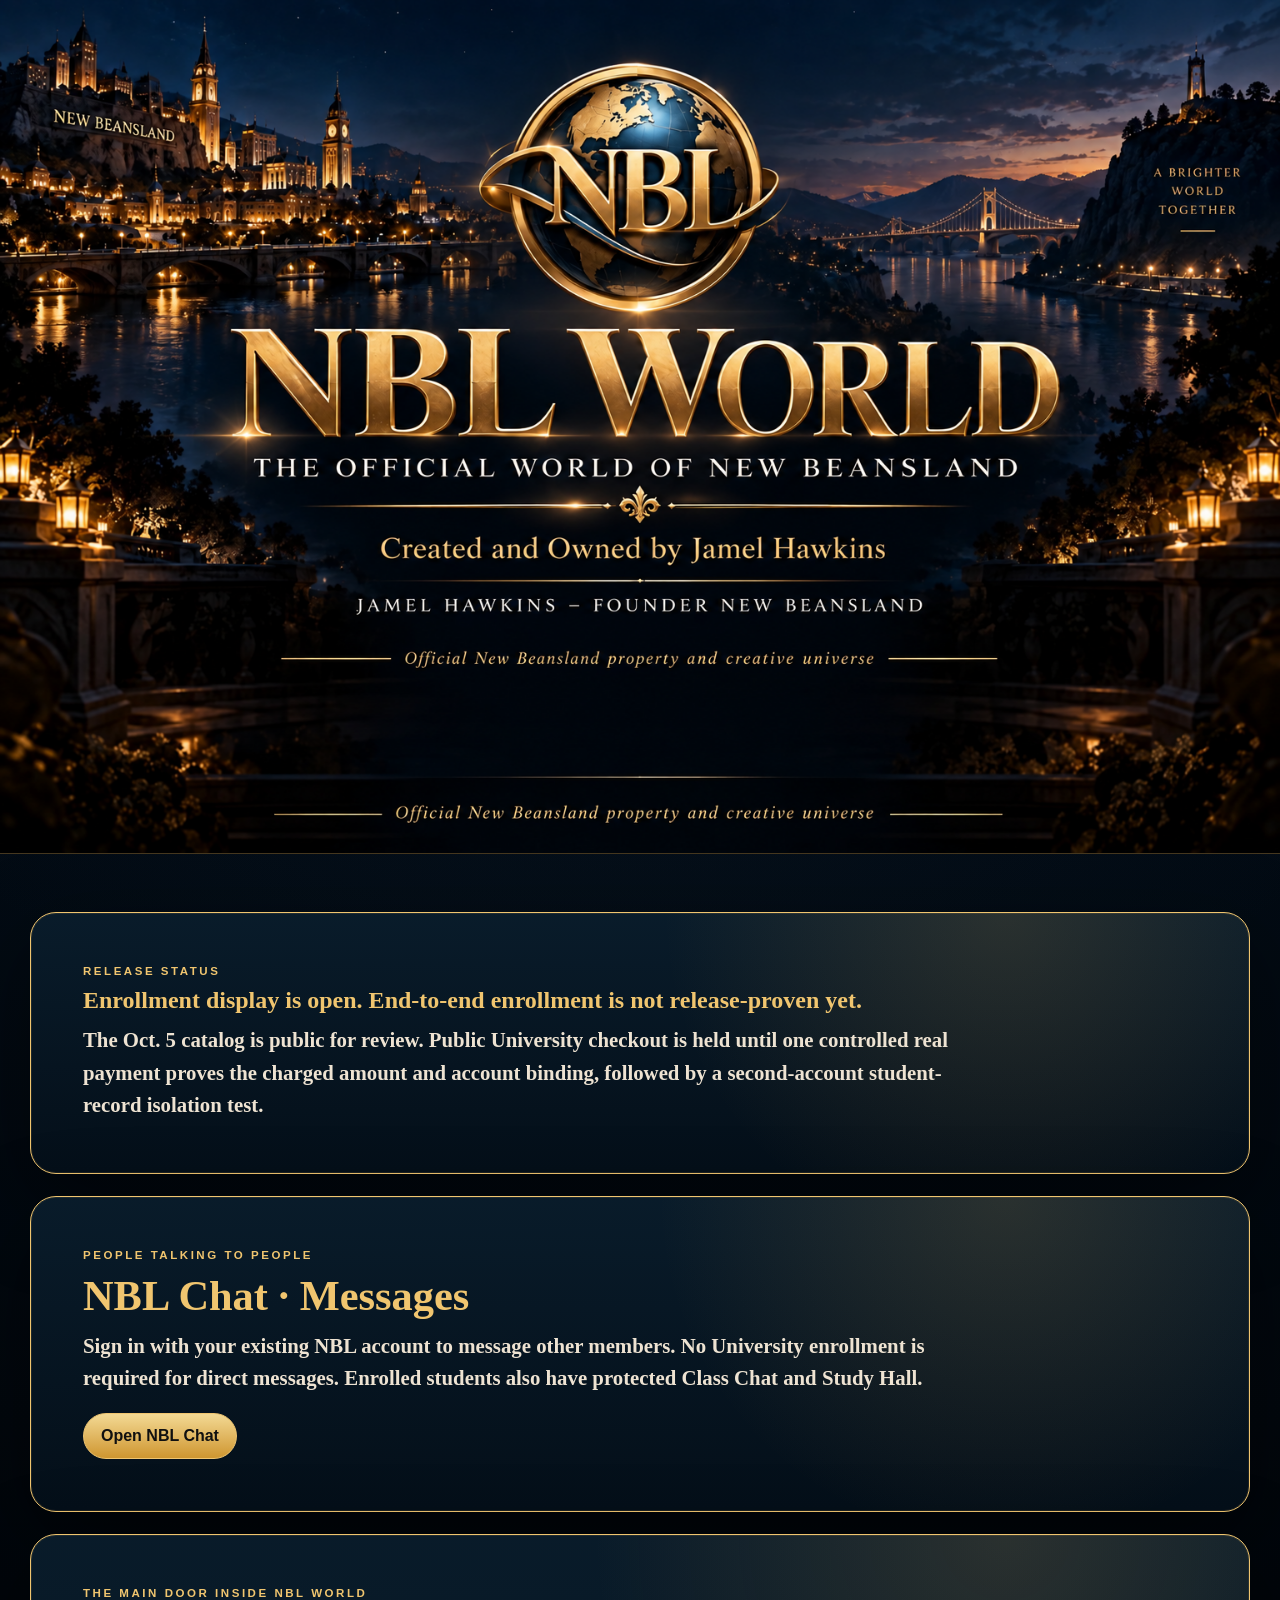
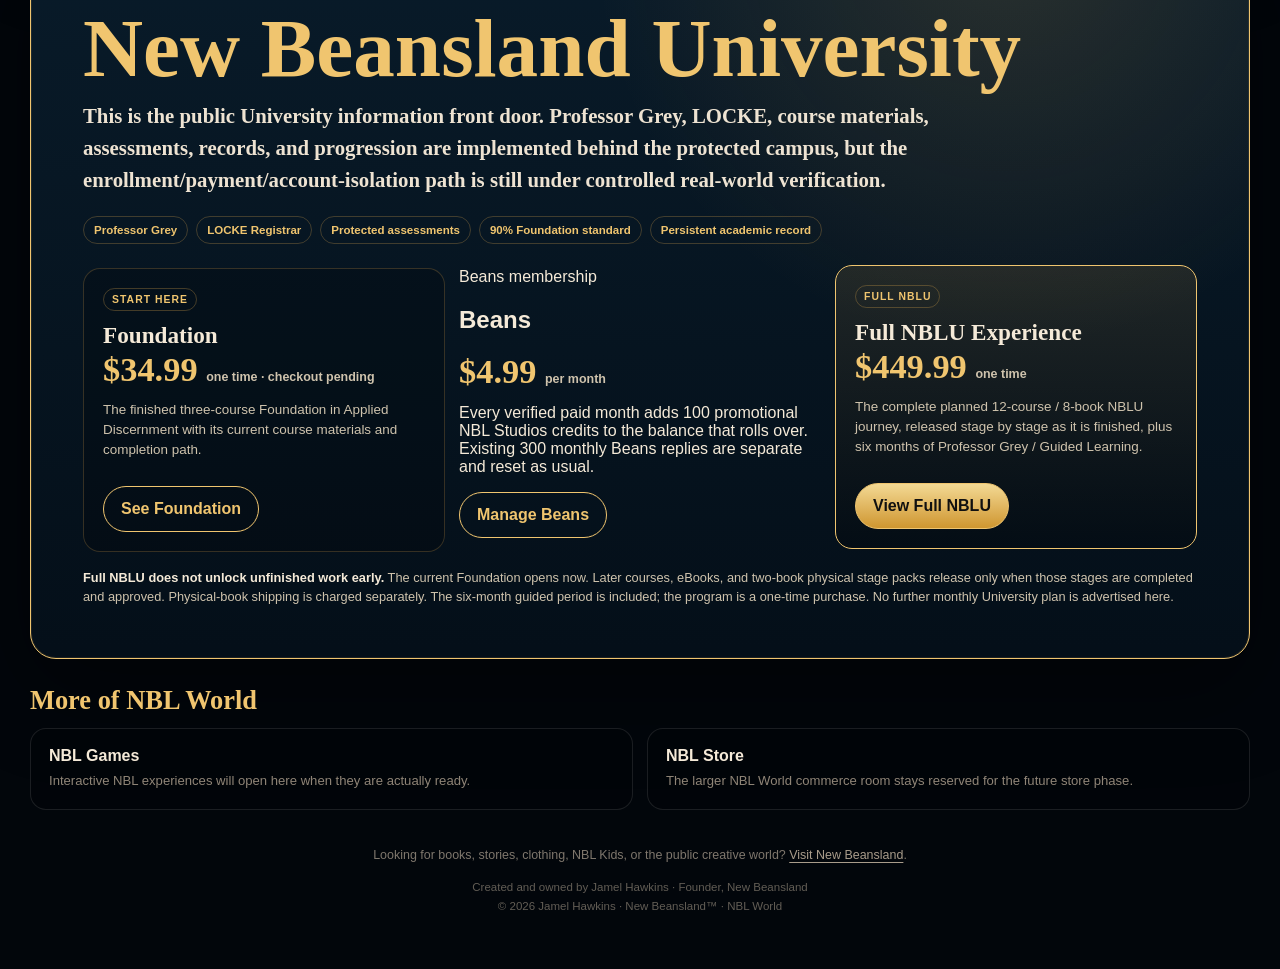
==== index.html @ 519cfbad "NBL World: display Founder's three-offer catalog with proper checkout hold" ====
<!doctype html>
<html lang="en">
<head>
  <meta charset="utf-8">
  <meta name="viewport" content="width=device-width,initial-scale=1,viewport-fit=cover">
  <title>NBL World | New Beansland University</title>
  <meta name="description" content="NBL World is the home of New Beansland University, Professor Grey, the student campus, and future interactive NBL experiences.">
  <meta name="robots" content="index,follow">
  <meta name="theme-color" content="#02060b">
  <link rel="canonical" href="https://nblworld.com/">
  <meta property="og:type" content="website">
  <meta property="og:title" content="NBL World | New Beansland University">
  <meta property="og:description" content="NBL World publishes current New Beansland University enrollment information while checkout and student-account isolation complete controlled release verification.">
  <meta property="og:url" content="https://nblworld.com/">
  <meta property="og:image" content="https://nblworld.com/NBL_WORLD.png">
  <meta name="twitter:card" content="summary_large_image">
  <style>
    :root{--night:#02060b;--navy:#071421;--gold:#d6a14b;--gold2:#f0c56f;--cream:#f5ead8;--soft:#cfc3ad;--line:rgba(214,161,75,.36);--green:#84c59a}
    *{box-sizing:border-box}html,body{margin:0;min-height:100%;background:var(--night);color:var(--cream)}body{font-family:Arial,Helvetica,sans-serif;background:radial-gradient(circle at 50% 0,rgba(42,78,111,.26),transparent 42%),linear-gradient(180deg,#03101d,#02060b 62%)}
    .world-hero{width:100%;background:#02060b;border-bottom:1px solid rgba(214,161,75,.32)}.world-hero img{display:block;width:100%;height:auto}
    main{width:min(1220px,calc(100% - 24px));margin:0 auto;padding:clamp(22px,5vw,58px) 0 54px}.eyebrow{margin:0;color:var(--gold2);font-size:.72rem;font-weight:900;letter-spacing:.22em;text-transform:uppercase}
    .university-feature{padding:clamp(24px,5vw,52px);border:1px solid var(--gold2);border-radius:26px;background:radial-gradient(circle at 80% 0,rgba(214,161,75,.16),transparent 34%),linear-gradient(180deg,rgba(9,28,43,.97),rgba(4,15,25,.99));box-shadow:0 30px 90px rgba(0,0,0,.44),inset 0 0 0 1px rgba(240,197,111,.10)}
    .university-feature h1{margin:10px 0 12px;color:var(--gold2);font:700 clamp(2.5rem,7vw,5.2rem)/.95 Georgia,"Times New Roman",serif}.university-feature .lead{max-width:890px;margin:0;color:#eee3d2;font:700 clamp(1rem,2.2vw,1.3rem)/1.55 Georgia,"Times New Roman",serif}
    .proof{display:flex;flex-wrap:wrap;gap:8px;margin:20px 0}.proof span{padding:7px 10px;border:1px solid rgba(214,161,75,.28);border-radius:999px;color:var(--gold2);font-size:.72rem;font-weight:900}
    .plans{display:grid;grid-template-columns:repeat(3,minmax(0,1fr));gap:14px;margin-top:24px}.plan{display:flex;flex-direction:column;padding:19px;border:1px solid rgba(214,161,75,.24);border-radius:17px;background:rgba(0,0,0,.20)}.plan.featured{border-color:var(--gold2);background:linear-gradient(180deg,rgba(214,161,75,.12),rgba(0,0,0,.24));transform:translateY(-3px)}
    .plan .tag{width:max-content;padding:5px 8px;border:1px solid rgba(214,161,75,.3);border-radius:999px;color:var(--gold2);font-size:.65rem;font-weight:900;letter-spacing:.1em;text-transform:uppercase}.plan h2{margin:12px 0 4px;color:var(--cream);font:700 1.45rem/1.08 Georgia,serif}.price{color:var(--gold2);font:800 2.15rem/1 Georgia,serif}.price small{font:700 .78rem/1 Arial,sans-serif;color:var(--soft)}.plan p{color:var(--soft);line-height:1.5;font-size:.84rem}.plan .action{margin-top:auto;padding-top:12px}
    .btn{display:inline-flex;min-height:46px;align-items:center;justify-content:center;padding:11px 17px;border:1px solid var(--gold2);border-radius:999px;color:var(--gold2);font-weight:900;text-decoration:none}.btn.primary{color:#101010;background:linear-gradient(180deg,#f3d994,#cf9630)}
    .full-note{margin:16px 0 0;color:var(--soft);font-size:.8rem;line-height:1.5}.full-note strong{color:var(--cream)}
    .future{margin-top:26px}.future h2{margin:0 0 12px;color:var(--gold2);font:700 1.65rem Georgia,serif}.world-grid{display:grid;grid-template-columns:repeat(2,minmax(0,1fr));gap:14px}.door{padding:18px;border:1px solid rgba(255,255,255,.10);border-radius:16px;background:rgba(0,0,0,.18)}.door strong{color:var(--cream)}.door p{margin:6px 0 0;color:#8f8577;font-size:.82rem;line-height:1.5}
    .quiet-link{margin:38px auto 0;text-align:center;font-size:.78rem;color:#7f776d}.quiet-link a{color:#a99c8b;text-underline-offset:3px}.owner{margin:16px auto 0;text-align:center;color:#625d55;font-size:.72rem;line-height:1.6}
    @media(max-width:850px){.plans{grid-template-columns:1fr}.plan.featured{transform:none}.world-grid{grid-template-columns:1fr}}@media(max-width:620px){main{width:min(100% - 14px,1220px)}.university-feature{padding:22px 16px}.btn{width:100%}}
  </style>
</head>
<body>
<header class="world-hero" aria-label="NBL World"><img src="/NBL_WORLD.png" alt="NBL World — the official world of New Beansland"></header>

<main><section class="university-feature" aria-label="University release status"><p class="eyebrow">Release status</p><h2 style="margin:10px 0;color:var(--gold2);font-family:Georgia,serif">Enrollment display is open. End-to-end enrollment is not release-proven yet.</h2><p class="lead">The Oct. 5 catalog is public for review. Public University checkout is held until one controlled real payment proves the charged amount and account binding, followed by a second-account student-record isolation test.</p></section>
  <section class="university-feature" aria-labelledby="chat-title" style="margin:22px 0">
    <p class="eyebrow">People talking to people</p>
    <h2 id="chat-title" style="color:var(--gold2);font:700 clamp(1.65rem,4vw,2.65rem) Georgia,serif;margin:10px 0">NBL Chat · Messages</h2>
    <p class="lead">Sign in with your existing NBL account to message other members. No University enrollment is required for direct messages. Enrolled students also have protected Class Chat and Study Hall.</p>
    <p style="margin:18px 0 0"><a class="btn primary" href="/chat.html">Open NBL Chat</a></p>
  </section>

  <section class="university-feature" aria-labelledby="nblu-title">
    <p class="eyebrow">The main door inside NBL World</p>
    <h1 id="nblu-title">New Beansland University</h1>
    <p class="lead">This is the public University information front door. Professor Grey, LOCKE, course materials, assessments, records, and progression are implemented behind the protected campus, but the enrollment/payment/account-isolation path is still under controlled real-world verification.</p>
    <div class="proof"><span>Professor Grey</span><span>LOCKE Registrar</span><span>Protected assessments</span><span>90% Foundation standard</span><span>Persistent academic record</span></div>

    <div class="plans" aria-label="NBL University enrollment options">
      <article class="plan">
        <span class="tag">Start here</span>
        <h2>Foundation</h2>
        <div class="price">$34.99 <small>one time · checkout pending</small></div>
        <p>The finished three-course Foundation in Applied Discernment with its current course materials and completion path.</p>
        <div class="action"><a class="btn" href="/university.html#enroll">See Foundation</a></div>
      </article>

      <article class="offer">
        <span class="tag">Beans membership</span>
        <h2>Beans</h2>
        <div class="price">$4.99 <small>per month</small></div>
        <p>Every verified paid month adds 100 promotional NBL Studios credits to the balance that rolls over. Existing 300 monthly Beans replies are separate and reset as usual.</p>
        <div class="action"><a class="btn" href="https://newbeansland.org/account.html">Manage Beans</a></div>
      </article>

      <article class="plan featured">
        <span class="tag">Full NBLU</span>
        <h2>Full NBLU Experience</h2>
        <div class="price">$449.99 <small>one time</small></div>
        <p>The complete planned 12-course / 8-book NBLU journey, released stage by stage as it is finished, plus six months of Professor Grey / Guided Learning.</p>
        <div class="action"><a class="btn primary" href="/university.html#enroll">View Full NBLU</a></div>
      </article>
    </div>

    <p class="full-note"><strong>Full NBLU does not unlock unfinished work early.</strong> The current Foundation opens now. Later courses, eBooks, and two-book physical stage packs release only when those stages are completed and approved. Physical-book shipping is charged separately. The six-month guided period is included; the program is a one-time purchase. No further monthly University plan is advertised here.</p>
  </section>

  <section class="future" aria-labelledby="future-title">
    <h2 id="future-title">More of NBL World</h2>
    <div class="world-grid">
      <article class="door"><strong>NBL Games</strong><p>Interactive NBL experiences will open here when they are actually ready.</p></article>
      <article class="door"><strong>NBL Store</strong><p>The larger NBL World commerce room stays reserved for the future store phase.</p></article>
    </div>
  </section>

  <p class="quiet-link">Looking for books, stories, clothing, NBL Kids, or the public creative world? <a href="https://newbeansland.org/">Visit New Beansland</a>.</p>
  <p class="owner">Created and owned by Jamel Hawkins · Founder, New Beansland<br>© 2026 Jamel Hawkins · New Beansland™ · NBL World</p>
</main>
</body>
</html>
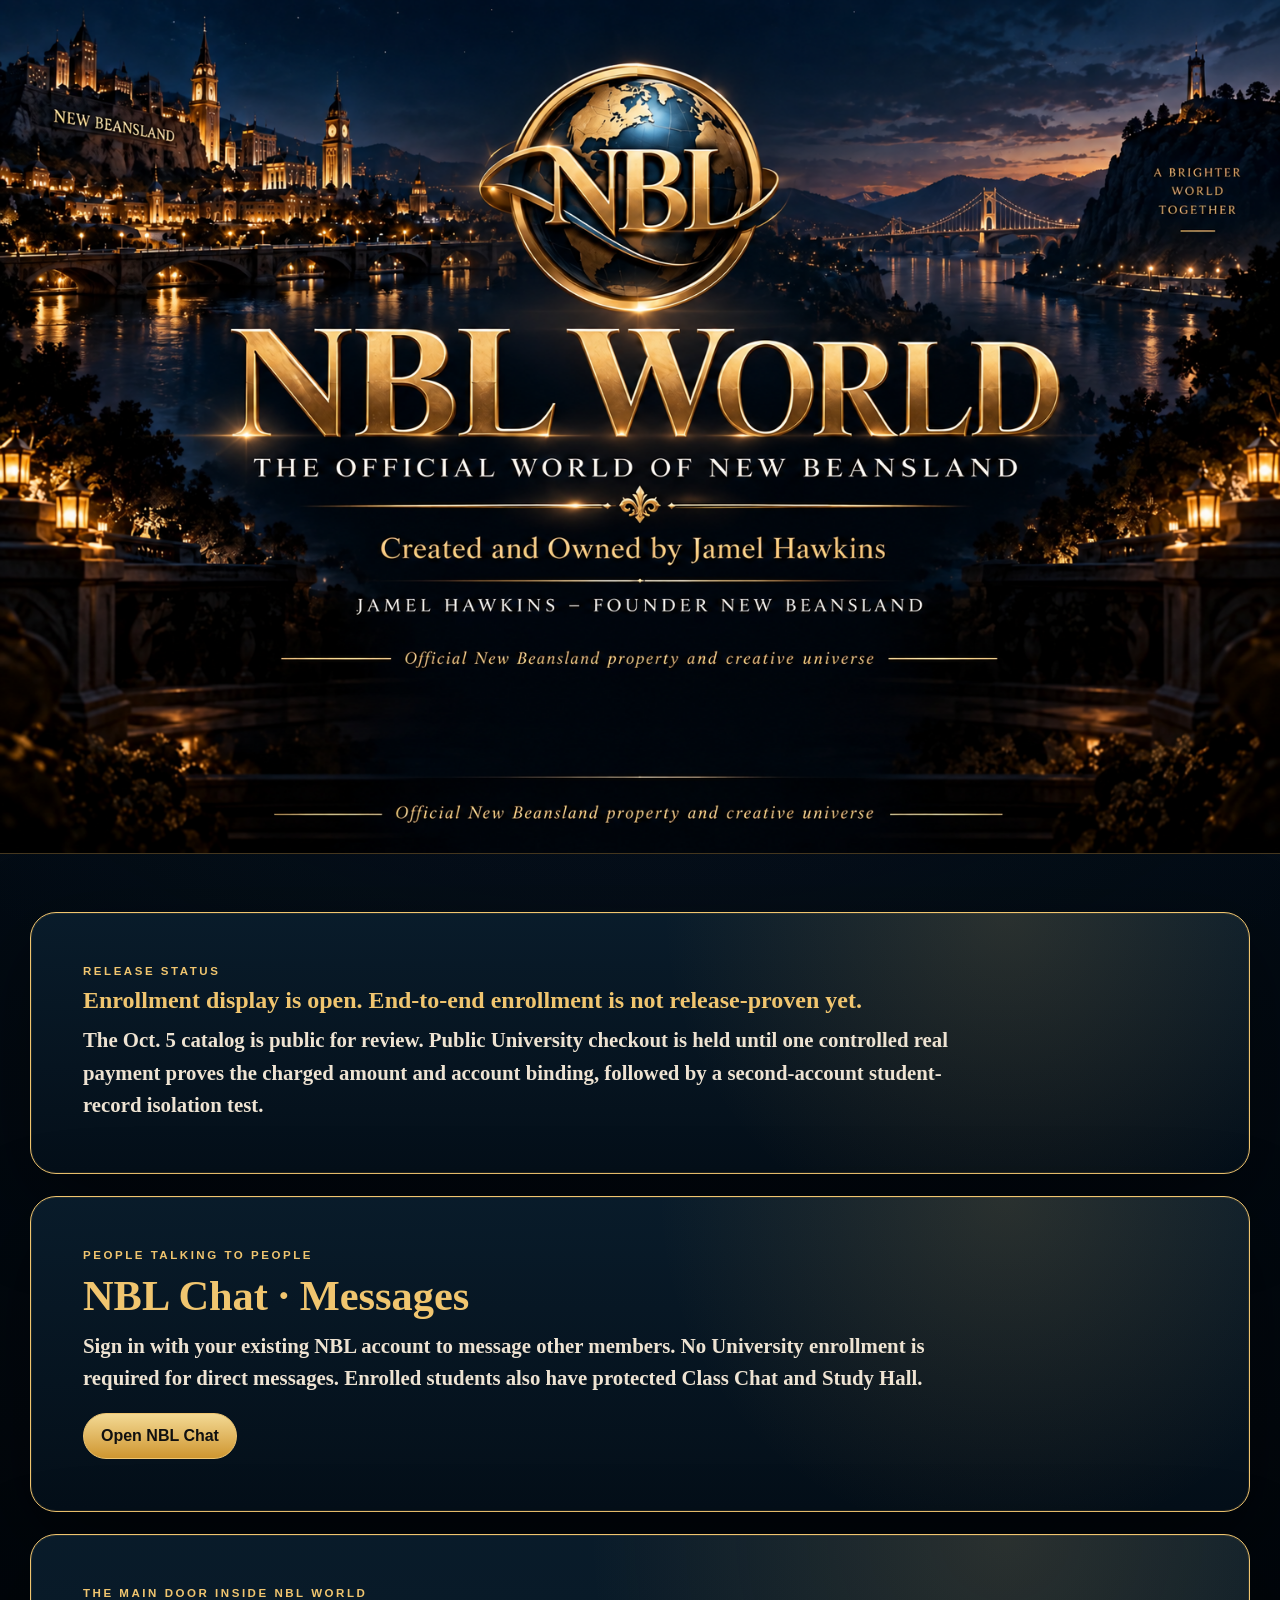
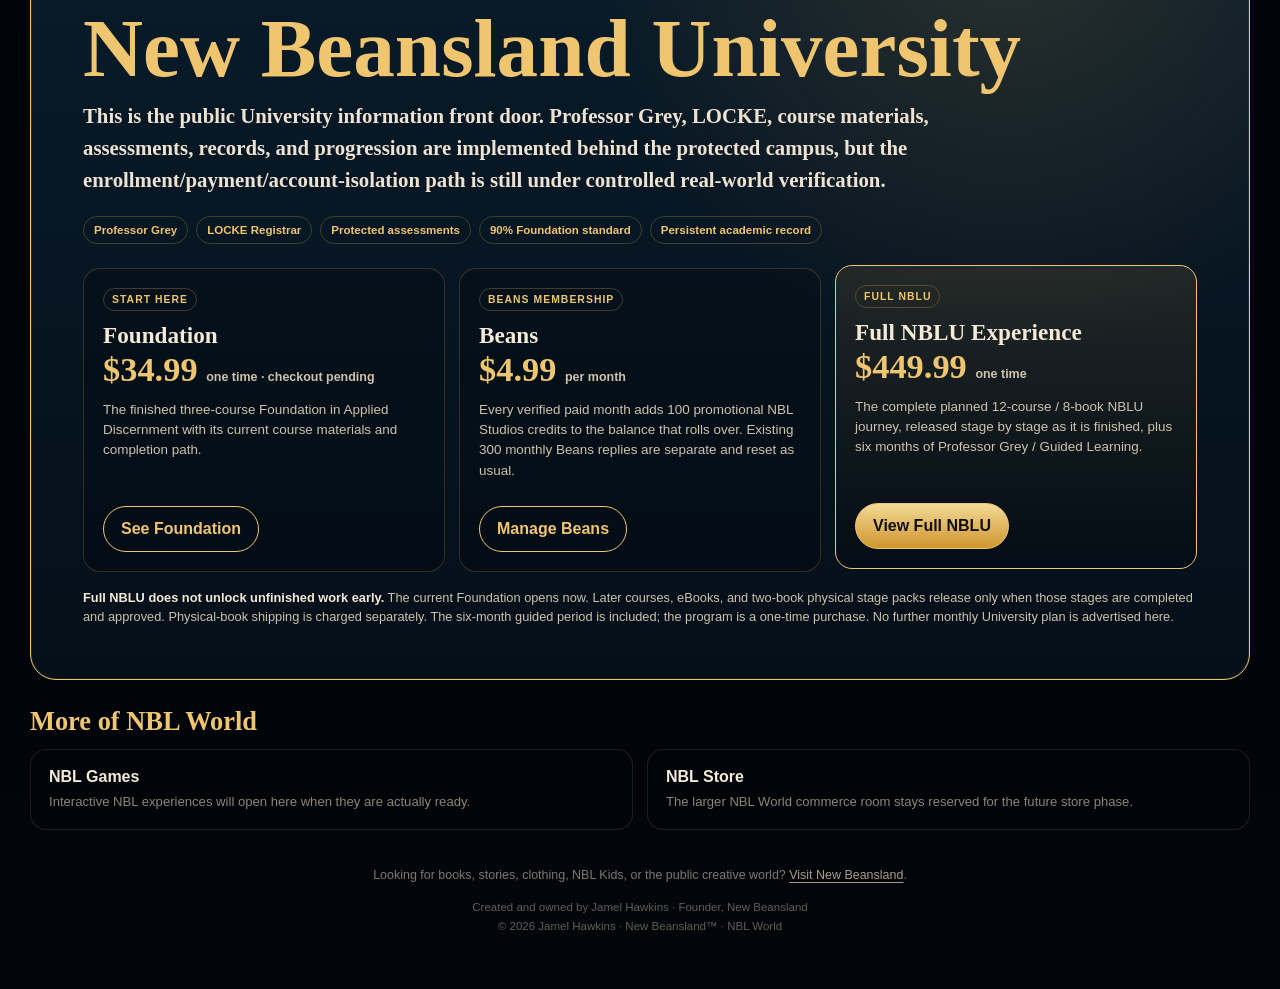
==== commit 3427c24c: "NBL World: require exactly the new three public offer prices and keep checkout held" ====
--- a/index.html
+++ b/index.html
@@ -57,7 +57,7 @@
         <div class="action"><a class="btn" href="/university.html#enroll">See Foundation</a></div>
       </article>
 
-      <article class="offer">
+      <article class="plan">
         <span class="tag">Beans membership</span>
         <h2>Beans</h2>
         <div class="price">$4.99 <small>per month</small></div>
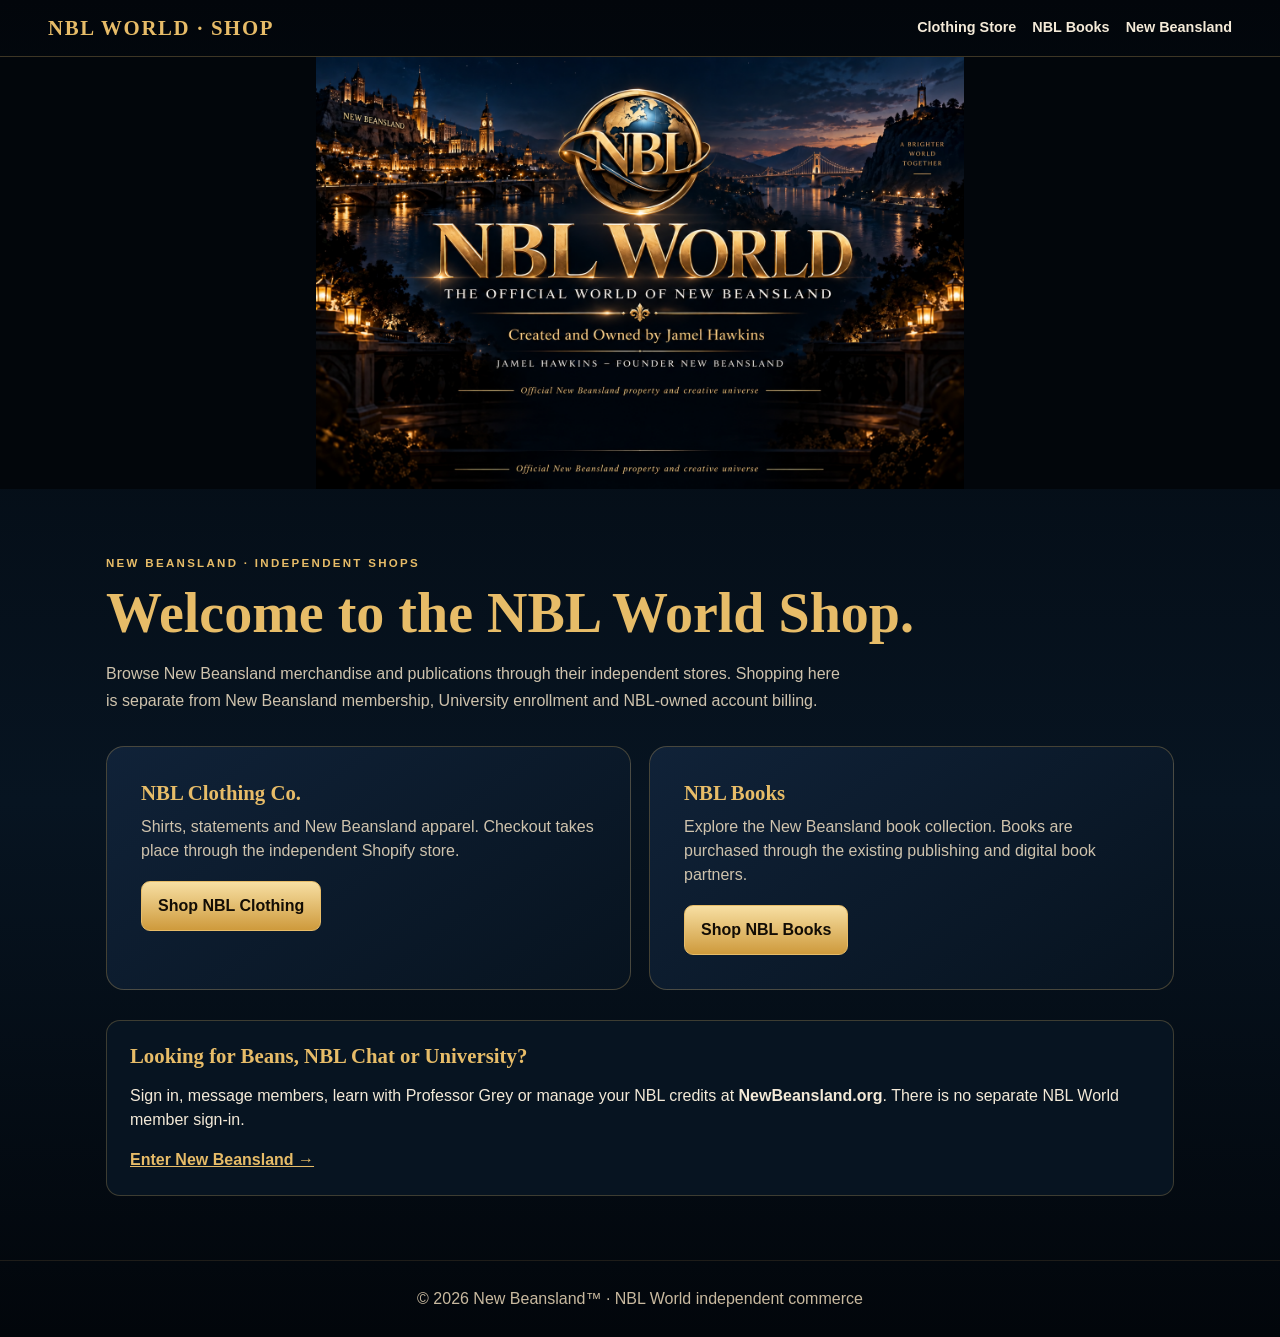
==== commit 1b37c9c6: "Replace .com authenticated University home with NBL commercial shop front" ====
--- a/index.html
+++ b/index.html
@@ -3,90 +3,48 @@
 <head>
   <meta charset="utf-8">
   <meta name="viewport" content="width=device-width,initial-scale=1,viewport-fit=cover">
-  <title>NBL World | New Beansland University</title>
-  <meta name="description" content="NBL World is the home of New Beansland University, Professor Grey, the student campus, and future interactive NBL experiences.">
-  <meta name="robots" content="index,follow">
   <meta name="theme-color" content="#02060b">
+  <title>NBL World Shop | New Beansland</title>
+  <meta name="description" content="Explore New Beansland clothing, books and independent NBL merchandise stores. Accounts, Beans and University live at NewBeansland.org.">
   <link rel="canonical" href="https://nblworld.com/">
-  <meta property="og:type" content="website">
-  <meta property="og:title" content="NBL World | New Beansland University">
-  <meta property="og:description" content="NBL World publishes current New Beansland University enrollment information while checkout and student-account isolation complete controlled release verification.">
-  <meta property="og:url" content="https://nblworld.com/">
+  <meta property="og:title" content="NBL World Shop | New Beansland">
   <meta property="og:image" content="https://nblworld.com/NBL_WORLD.png">
-  <meta name="twitter:card" content="summary_large_image">
   <style>
-    :root{--night:#02060b;--navy:#071421;--gold:#d6a14b;--gold2:#f0c56f;--cream:#f5ead8;--soft:#cfc3ad;--line:rgba(214,161,75,.36);--green:#84c59a}
-    *{box-sizing:border-box}html,body{margin:0;min-height:100%;background:var(--night);color:var(--cream)}body{font-family:Arial,Helvetica,sans-serif;background:radial-gradient(circle at 50% 0,rgba(42,78,111,.26),transparent 42%),linear-gradient(180deg,#03101d,#02060b 62%)}
-    .world-hero{width:100%;background:#02060b;border-bottom:1px solid rgba(214,161,75,.32)}.world-hero img{display:block;width:100%;height:auto}
-    main{width:min(1220px,calc(100% - 24px));margin:0 auto;padding:clamp(22px,5vw,58px) 0 54px}.eyebrow{margin:0;color:var(--gold2);font-size:.72rem;font-weight:900;letter-spacing:.22em;text-transform:uppercase}
-    .university-feature{padding:clamp(24px,5vw,52px);border:1px solid var(--gold2);border-radius:26px;background:radial-gradient(circle at 80% 0,rgba(214,161,75,.16),transparent 34%),linear-gradient(180deg,rgba(9,28,43,.97),rgba(4,15,25,.99));box-shadow:0 30px 90px rgba(0,0,0,.44),inset 0 0 0 1px rgba(240,197,111,.10)}
-    .university-feature h1{margin:10px 0 12px;color:var(--gold2);font:700 clamp(2.5rem,7vw,5.2rem)/.95 Georgia,"Times New Roman",serif}.university-feature .lead{max-width:890px;margin:0;color:#eee3d2;font:700 clamp(1rem,2.2vw,1.3rem)/1.55 Georgia,"Times New Roman",serif}
-    .proof{display:flex;flex-wrap:wrap;gap:8px;margin:20px 0}.proof span{padding:7px 10px;border:1px solid rgba(214,161,75,.28);border-radius:999px;color:var(--gold2);font-size:.72rem;font-weight:900}
-    .plans{display:grid;grid-template-columns:repeat(3,minmax(0,1fr));gap:14px;margin-top:24px}.plan{display:flex;flex-direction:column;padding:19px;border:1px solid rgba(214,161,75,.24);border-radius:17px;background:rgba(0,0,0,.20)}.plan.featured{border-color:var(--gold2);background:linear-gradient(180deg,rgba(214,161,75,.12),rgba(0,0,0,.24));transform:translateY(-3px)}
-    .plan .tag{width:max-content;padding:5px 8px;border:1px solid rgba(214,161,75,.3);border-radius:999px;color:var(--gold2);font-size:.65rem;font-weight:900;letter-spacing:.1em;text-transform:uppercase}.plan h2{margin:12px 0 4px;color:var(--cream);font:700 1.45rem/1.08 Georgia,serif}.price{color:var(--gold2);font:800 2.15rem/1 Georgia,serif}.price small{font:700 .78rem/1 Arial,sans-serif;color:var(--soft)}.plan p{color:var(--soft);line-height:1.5;font-size:.84rem}.plan .action{margin-top:auto;padding-top:12px}
-    .btn{display:inline-flex;min-height:46px;align-items:center;justify-content:center;padding:11px 17px;border:1px solid var(--gold2);border-radius:999px;color:var(--gold2);font-weight:900;text-decoration:none}.btn.primary{color:#101010;background:linear-gradient(180deg,#f3d994,#cf9630)}
-    .full-note{margin:16px 0 0;color:var(--soft);font-size:.8rem;line-height:1.5}.full-note strong{color:var(--cream)}
-    .future{margin-top:26px}.future h2{margin:0 0 12px;color:var(--gold2);font:700 1.65rem Georgia,serif}.world-grid{display:grid;grid-template-columns:repeat(2,minmax(0,1fr));gap:14px}.door{padding:18px;border:1px solid rgba(255,255,255,.10);border-radius:16px;background:rgba(0,0,0,.18)}.door strong{color:var(--cream)}.door p{margin:6px 0 0;color:#8f8577;font-size:.82rem;line-height:1.5}
-    .quiet-link{margin:38px auto 0;text-align:center;font-size:.78rem;color:#7f776d}.quiet-link a{color:#a99c8b;text-underline-offset:3px}.owner{margin:16px auto 0;text-align:center;color:#625d55;font-size:.72rem;line-height:1.6}
-    @media(max-width:850px){.plans{grid-template-columns:1fr}.plan.featured{transform:none}.world-grid{grid-template-columns:1fr}}@media(max-width:620px){main{width:min(100% - 14px,1220px)}.university-feature{padding:22px 16px}.btn{width:100%}}
+    :root{--night:#02060b;--gold:#e7bc68;--cream:#f4ead8;--soft:#cfc3ad}
+    *{box-sizing:border-box}html{background:var(--night);color-scheme:dark}
+    body{margin:0;min-height:100vh;background:linear-gradient(180deg,#02060b,#071421 60%,#02060b);color:var(--cream);font:16px/1.5 Arial,Helvetica,sans-serif}
+    a{color:inherit}a:focus-visible{outline:3px solid var(--gold);outline-offset:4px}
+    header{padding:16px clamp(16px,4vw,48px);border-bottom:1px solid #ad8c5559;display:flex;align-items:center;justify-content:space-between;gap:16px;flex-wrap:wrap}
+    .brand{font:700 clamp(1rem,2.5vw,1.3rem) Georgia,serif;letter-spacing:.08em;text-decoration:none;color:var(--gold)}
+    nav{display:flex;flex-wrap:wrap;gap:16px}nav a{font-weight:700;font-size:.9rem;text-decoration:none}
+    .hero img{display:block;width:100%;height:auto;max-height:48vh;object-fit:contain;background:#02060b}
+    main{max-width:1100px;margin:auto;padding:clamp(25px,5vw,54px) 16px 64px}
+    .kicker{font-size:.72rem;font-weight:900;letter-spacing:.2em;text-transform:uppercase;color:var(--gold)}
+    h1{font:700 clamp(2.1rem,5vw,3.5rem)/1.08 Georgia,serif;color:var(--gold);margin:10px 0}
+    h2{font:700 1.3rem Georgia,serif;margin:0 0 10px;color:var(--gold)}
+    .intro{max-width:740px;color:var(--soft);line-height:1.7}
+    .shops{display:grid;grid-template-columns:repeat(2,minmax(0,1fr));gap:18px;margin-top:32px}
+    .shop{border:1px solid #e7bc6845;border-radius:18px;padding:clamp(22px,3vw,34px);background:linear-gradient(145deg,#102238,#07131f);min-width:0}
+    .shop p{color:var(--soft);margin:0 0 18px}
+    .btn{display:inline-block;border:1px solid var(--gold);border-radius:9px;padding:12px 16px;color:#130d05;background:linear-gradient(#f7dfa3,#ce9a3c);font-weight:800;text-decoration:none}
+    .member{padding:23px;margin-top:30px;border:1px solid #e7bc683e;border-radius:14px;background:#071421}
+    .member a{color:var(--gold);font-weight:800}footer{text-align:center;padding:26px 12px;color:#c8b99f;border-top:1px solid #ad8c5529}
+    @media(max-width:600px){.shops{grid-template-columns:1fr}.hero img{max-height:36vh}}
   </style>
 </head>
 <body>
-<header class="world-hero" aria-label="NBL World"><img src="/NBL_WORLD.png" alt="NBL World — the official world of New Beansland"></header>
-
-<main><section class="university-feature" aria-label="University release status"><p class="eyebrow">Release status</p><h2 style="margin:10px 0;color:var(--gold2);font-family:Georgia,serif">Enrollment display is open. End-to-end enrollment is not release-proven yet.</h2><p class="lead">The Oct. 5 catalog is public for review. Public University checkout is held until one controlled real payment proves the charged amount and account binding, followed by a second-account student-record isolation test.</p></section>
-  <section class="university-feature" aria-labelledby="chat-title" style="margin:22px 0">
-    <p class="eyebrow">People talking to people</p>
-    <h2 id="chat-title" style="color:var(--gold2);font:700 clamp(1.65rem,4vw,2.65rem) Georgia,serif;margin:10px 0">NBL Chat · Messages</h2>
-    <p class="lead">Sign in with your existing NBL account to message other members. No University enrollment is required for direct messages. Enrolled students also have protected Class Chat and Study Hall.</p>
-    <p style="margin:18px 0 0"><a class="btn primary" href="/chat.html">Open NBL Chat</a></p>
-  </section>
-
-  <section class="university-feature" aria-labelledby="nblu-title">
-    <p class="eyebrow">The main door inside NBL World</p>
-    <h1 id="nblu-title">New Beansland University</h1>
-    <p class="lead">This is the public University information front door. Professor Grey, LOCKE, course materials, assessments, records, and progression are implemented behind the protected campus, but the enrollment/payment/account-isolation path is still under controlled real-world verification.</p>
-    <div class="proof"><span>Professor Grey</span><span>LOCKE Registrar</span><span>Protected assessments</span><span>90% Foundation standard</span><span>Persistent academic record</span></div>
-
-    <div class="plans" aria-label="NBL University enrollment options">
-      <article class="plan">
-        <span class="tag">Start here</span>
-        <h2>Foundation</h2>
-        <div class="price">$34.99 <small>one time · checkout pending</small></div>
-        <p>The finished three-course Foundation in Applied Discernment with its current course materials and completion path.</p>
-        <div class="action"><a class="btn" href="/university.html#enroll">See Foundation</a></div>
-      </article>
-
-      <article class="plan">
-        <span class="tag">Beans membership</span>
-        <h2>Beans</h2>
-        <div class="price">$4.99 <small>per month</small></div>
-        <p>Every verified paid month adds 100 promotional NBL Studios credits to the balance that rolls over. Existing 300 monthly Beans replies are separate and reset as usual.</p>
-        <div class="action"><a class="btn" href="https://newbeansland.org/account.html">Manage Beans</a></div>
-      </article>
-
-      <article class="plan featured">
-        <span class="tag">Full NBLU</span>
-        <h2>Full NBLU Experience</h2>
-        <div class="price">$449.99 <small>one time</small></div>
-        <p>The complete planned 12-course / 8-book NBLU journey, released stage by stage as it is finished, plus six months of Professor Grey / Guided Learning.</p>
-        <div class="action"><a class="btn primary" href="/university.html#enroll">View Full NBLU</a></div>
-      </article>
-    </div>
-
-    <p class="full-note"><strong>Full NBLU does not unlock unfinished work early.</strong> The current Foundation opens now. Later courses, eBooks, and two-book physical stage packs release only when those stages are completed and approved. Physical-book shipping is charged separately. The six-month guided period is included; the program is a one-time purchase. No further monthly University plan is advertised here.</p>
-  </section>
-
-  <section class="future" aria-labelledby="future-title">
-    <h2 id="future-title">More of NBL World</h2>
-    <div class="world-grid">
-      <article class="door"><strong>NBL Games</strong><p>Interactive NBL experiences will open here when they are actually ready.</p></article>
-      <article class="door"><strong>NBL Store</strong><p>The larger NBL World commerce room stays reserved for the future store phase.</p></article>
-    </div>
-  </section>
-
-  <p class="quiet-link">Looking for books, stories, clothing, NBL Kids, or the public creative world? <a href="https://newbeansland.org/">Visit New Beansland</a>.</p>
-  <p class="owner">Created and owned by Jamel Hawkins · Founder, New Beansland<br>© 2026 Jamel Hawkins · New Beansland™ · NBL World</p>
-</main>
+  <header><a class="brand" href="/">NBL WORLD · SHOP</a><nav aria-label="Shop navigation"><a href="https://new-beansland.myshopify.com" rel="noopener">Clothing Store</a><a href="https://books.newbeansland.org/" rel="noopener">NBL Books</a><a href="https://newbeansland.org/">New Beansland</a></nav></header>
+  <div class="hero"><img src="/NBL_WORLD.png" alt="NBL World — New Beansland" width="1536" height="1024"></div>
+  <main>
+    <p class="kicker">New Beansland · Independent shops</p>
+    <h1>Welcome to the NBL World Shop.</h1>
+    <p class="intro">Browse New Beansland merchandise and publications through their independent stores. Shopping here is separate from New Beansland membership, University enrollment and NBL-owned account billing.</p>
+    <section class="shops" aria-label="New Beansland shops">
+      <article class="shop"><h2>NBL Clothing Co.</h2><p>Shirts, statements and New Beansland apparel. Checkout takes place through the independent Shopify store.</p><a class="btn" href="https://new-beansland.myshopify.com" rel="noopener">Shop NBL Clothing</a></article>
+      <article class="shop"><h2>NBL Books</h2><p>Explore the New Beansland book collection. Books are purchased through the existing publishing and digital book partners.</p><a class="btn" href="https://books.newbeansland.org/" rel="noopener">Shop NBL Books</a></article>
+    </section>
+    <section class="member" aria-label="New Beansland member services"><h2>Looking for Beans, NBL Chat or University?</h2><p>Sign in, message members, learn with Professor Grey or manage your NBL credits at <strong>NewBeansland.org</strong>. There is no separate NBL World member sign-in.</p><a href="https://newbeansland.org/">Enter New Beansland →</a></section>
+  </main>
+  <footer>© 2026 New Beansland™ · NBL World independent commerce</footer>
 </body>
-</html>+</html>
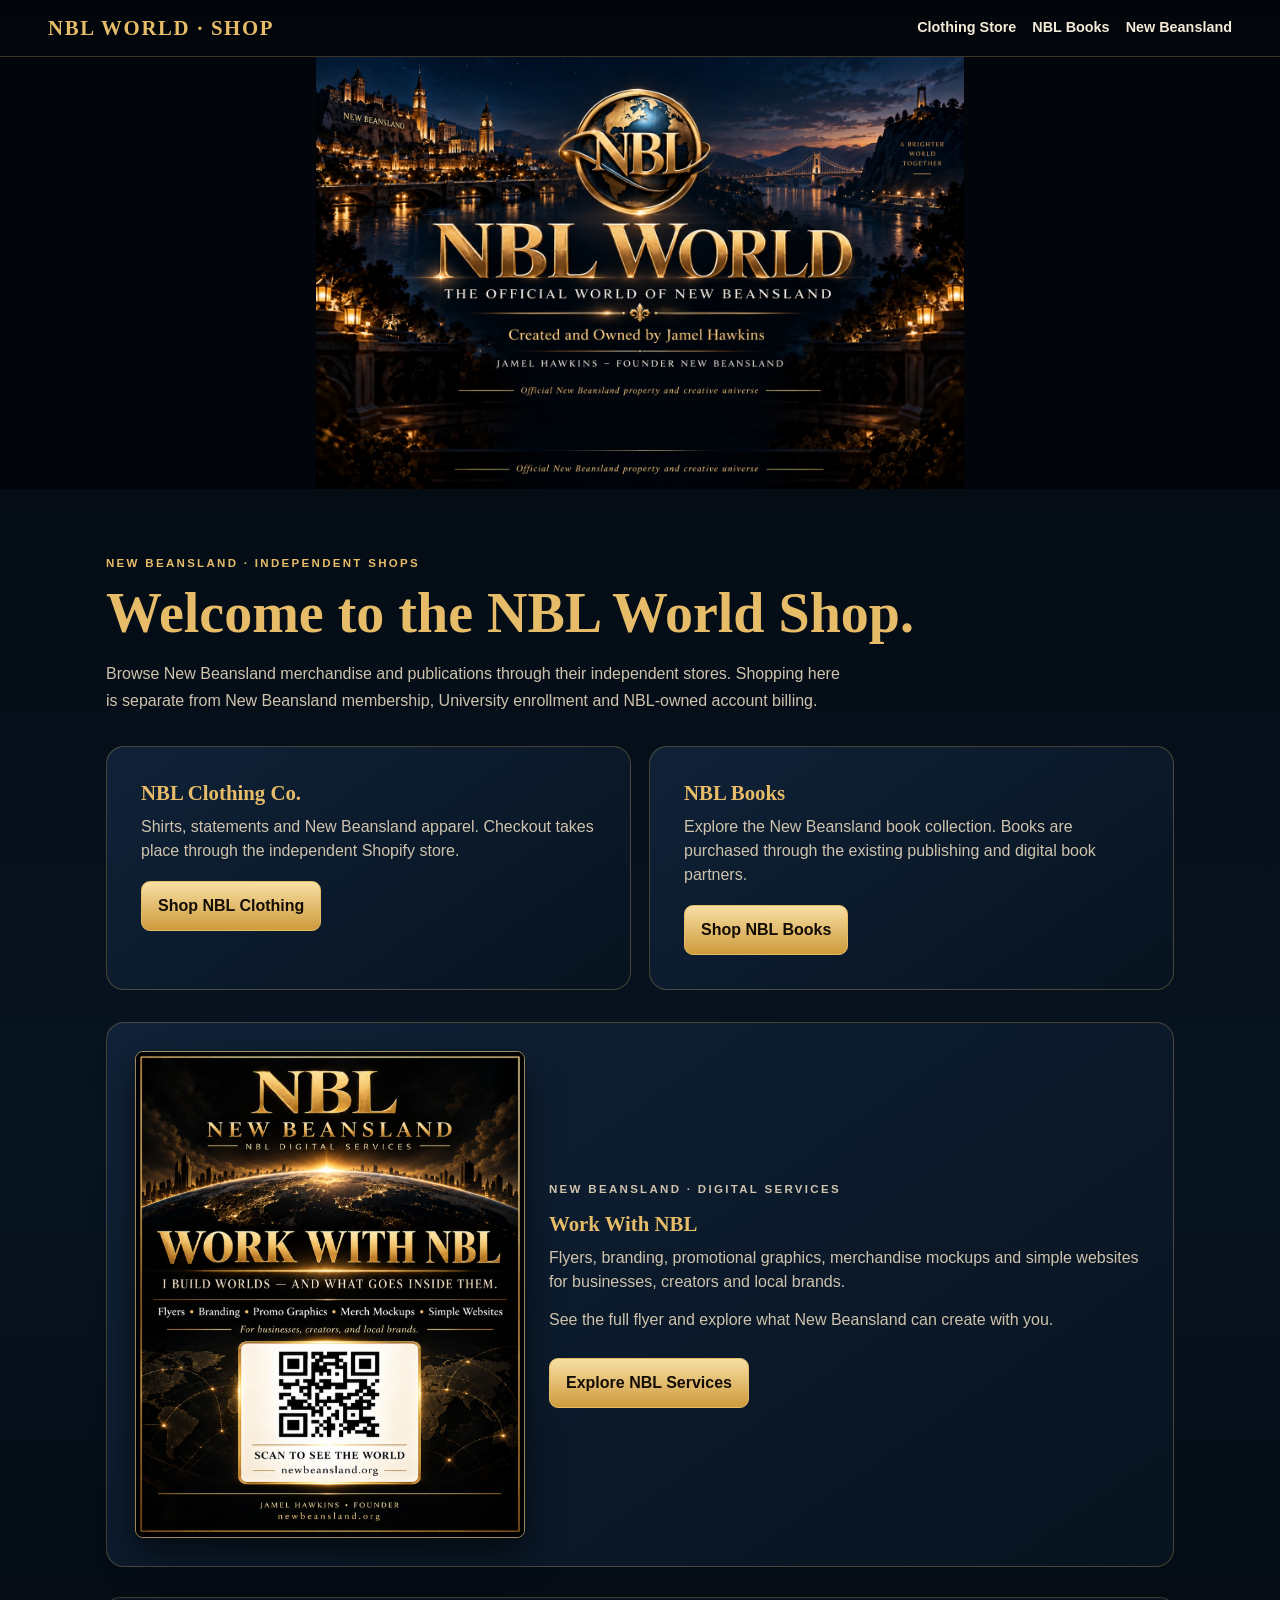
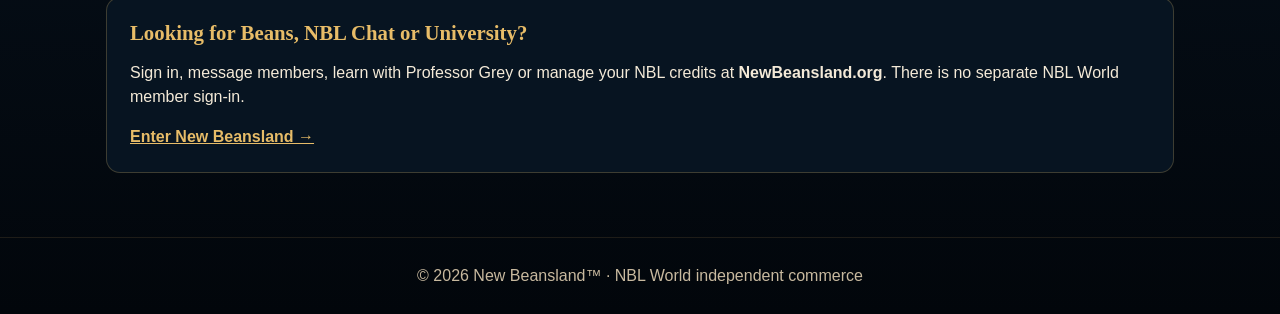
==== commit 03e04f44: "Add Founder's existing Work With NBL flyer to NBL World shop" ====
--- a/index.html
+++ b/index.html
@@ -5,7 +5,7 @@
   <meta name="viewport" content="width=device-width,initial-scale=1,viewport-fit=cover">
   <meta name="theme-color" content="#02060b">
   <title>NBL World Shop | New Beansland</title>
-  <meta name="description" content="Explore New Beansland clothing, books and independent NBL merchandise stores. Accounts, Beans and University live at NewBeansland.org.">
+  <meta name="description" content="Explore New Beansland clothing, books and NBL Digital Services: flyers, branding, promo graphics, merch mockups and simple websites. Accounts, Beans and University live at NewBeansland.org.">
   <link rel="canonical" href="https://nblworld.com/">
   <meta property="og:title" content="NBL World Shop | New Beansland">
   <meta property="og:image" content="https://nblworld.com/NBL_WORLD.png">
@@ -27,9 +27,12 @@
     .shop{border:1px solid #e7bc6845;border-radius:18px;padding:clamp(22px,3vw,34px);background:linear-gradient(145deg,#102238,#07131f);min-width:0}
     .shop p{color:var(--soft);margin:0 0 18px}
     .btn{display:inline-block;border:1px solid var(--gold);border-radius:9px;padding:12px 16px;color:#130d05;background:linear-gradient(#f7dfa3,#ce9a3c);font-weight:800;text-decoration:none}
+    .work{display:grid;grid-template-columns:minmax(220px,390px) minmax(0,1fr);gap:24px;align-items:center;margin-top:32px;border:1px solid #e7bc6845;border-radius:18px;padding:clamp(18px,3vw,28px);background:linear-gradient(145deg,#102238,#07131f)}
+    .work img{display:block;width:100%;height:auto;border:1px solid #e7bc68ad;border-radius:8px;box-shadow:0 16px 35px #0009}
+    .work p{color:var(--soft);margin:0 0 14px}.work ul{color:var(--soft);padding-left:20px}.work li{margin:6px 0}.work .btn{margin-top:12px}
     .member{padding:23px;margin-top:30px;border:1px solid #e7bc683e;border-radius:14px;background:#071421}
     .member a{color:var(--gold);font-weight:800}footer{text-align:center;padding:26px 12px;color:#c8b99f;border-top:1px solid #ad8c5529}
-    @media(max-width:600px){.shops{grid-template-columns:1fr}.hero img{max-height:36vh}}
+    @media(max-width:600px){.shops{grid-template-columns:1fr}.work{grid-template-columns:1fr}.work img{max-width:420px;margin:auto}.hero img{max-height:36vh}}
   </style>
 </head>
 <body>
@@ -43,6 +46,18 @@
       <article class="shop"><h2>NBL Clothing Co.</h2><p>Shirts, statements and New Beansland apparel. Checkout takes place through the independent Shopify store.</p><a class="btn" href="https://new-beansland.myshopify.com" rel="noopener">Shop NBL Clothing</a></article>
       <article class="shop"><h2>NBL Books</h2><p>Explore the New Beansland book collection. Books are purchased through the existing publishing and digital book partners.</p><a class="btn" href="https://books.newbeansland.org/" rel="noopener">Shop NBL Books</a></article>
     </section>
+    <section class="work" aria-label="Work With NBL digital services">
+      <a href="https://newbeansland.org/pricing.html" aria-label="Explore NBL Digital Services">
+        <img src="/assets/work-with-nbl.jpg" width="1229" height="1536" loading="lazy" decoding="async" alt="Work With NBL: digital services flyer featuring flyers, branding, promo graphics, merch mockups, and simple websites, New Beansland founder Jamel Hawkins">
+      </a>
+      <div>
+        <p class="kicker">New Beansland · Digital services</p>
+        <h2>Work With NBL</h2>
+        <p>Flyers, branding, promotional graphics, merchandise mockups and simple websites for businesses, creators and local brands.</p>
+        <p>See the full flyer and explore what New Beansland can create with you.</p>
+        <a class="btn" href="https://newbeansland.org/pricing.html" rel="noopener">Explore NBL Services</a>
+      </div>
+    </section>
     <section class="member" aria-label="New Beansland member services"><h2>Looking for Beans, NBL Chat or University?</h2><p>Sign in, message members, learn with Professor Grey or manage your NBL credits at <strong>NewBeansland.org</strong>. There is no separate NBL World member sign-in.</p><a href="https://newbeansland.org/">Enter New Beansland →</a></section>
   </main>
   <footer>© 2026 New Beansland™ · NBL World independent commerce</footer>
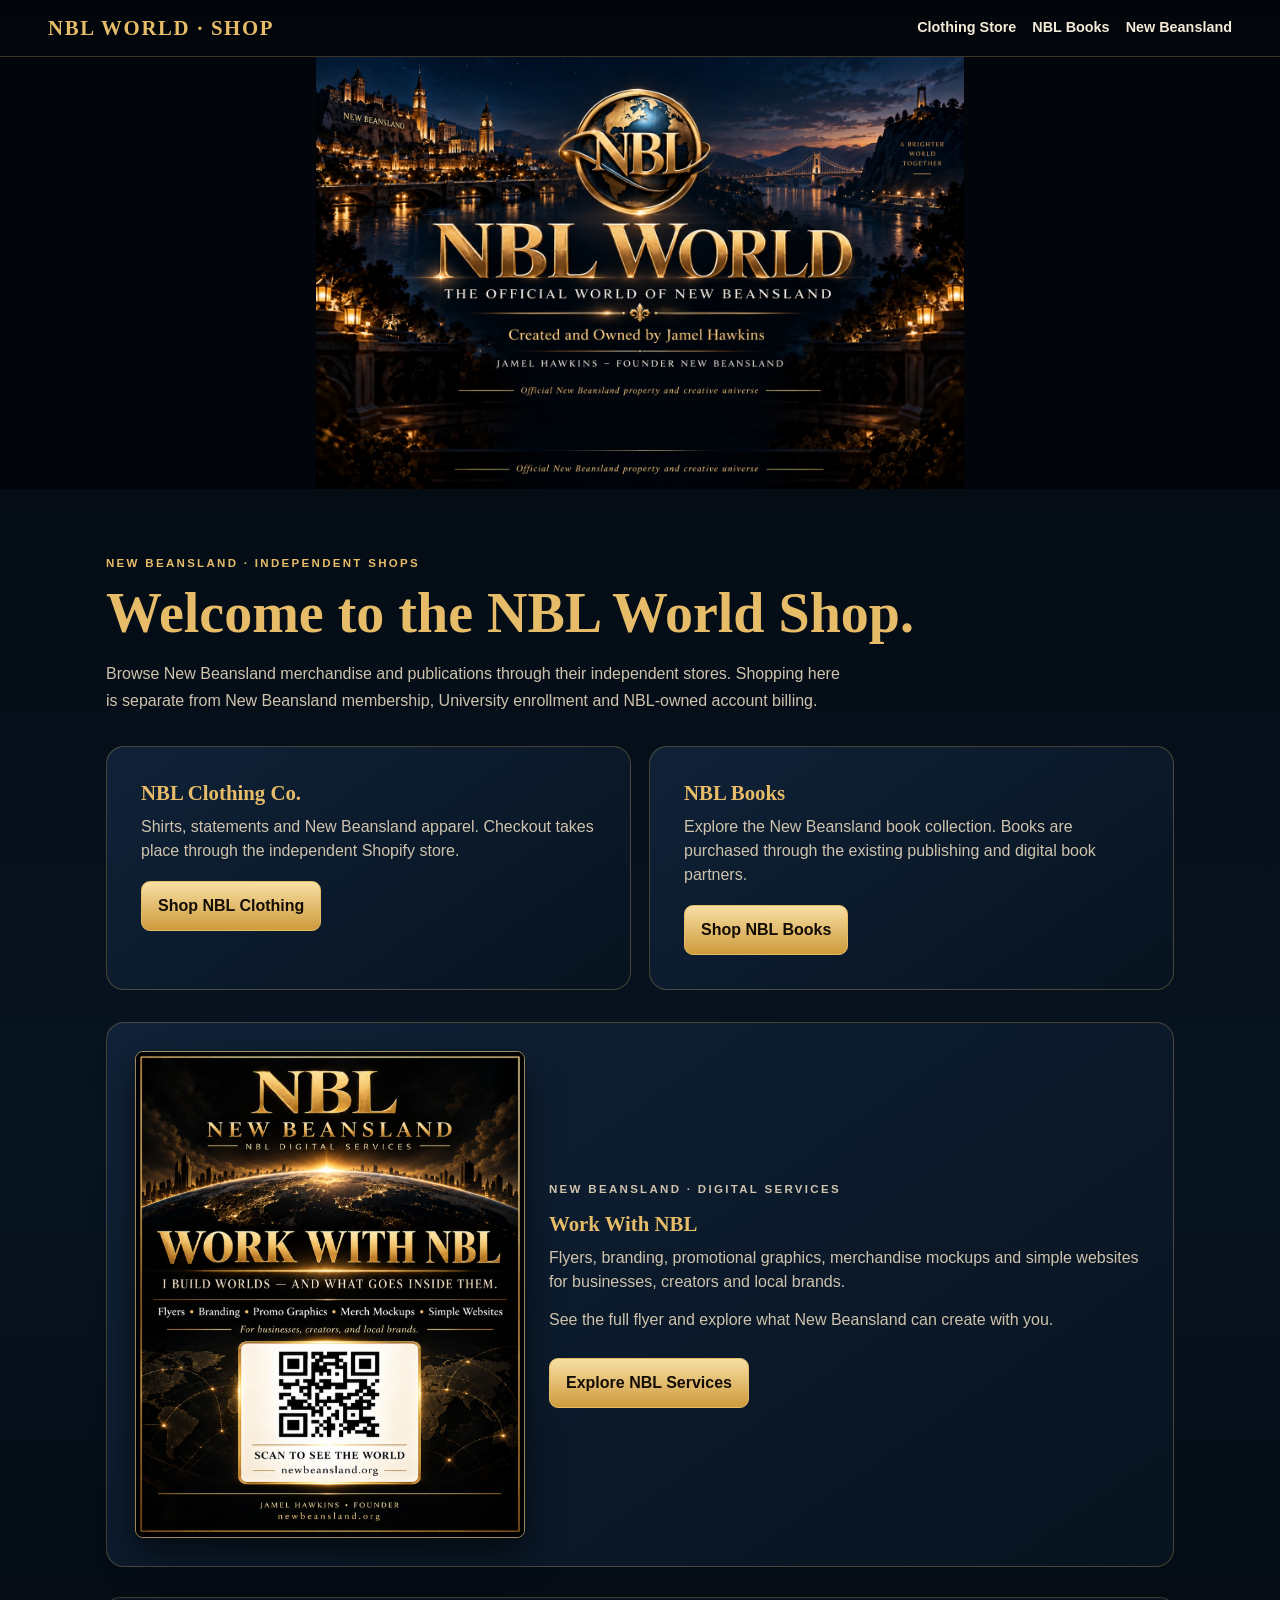
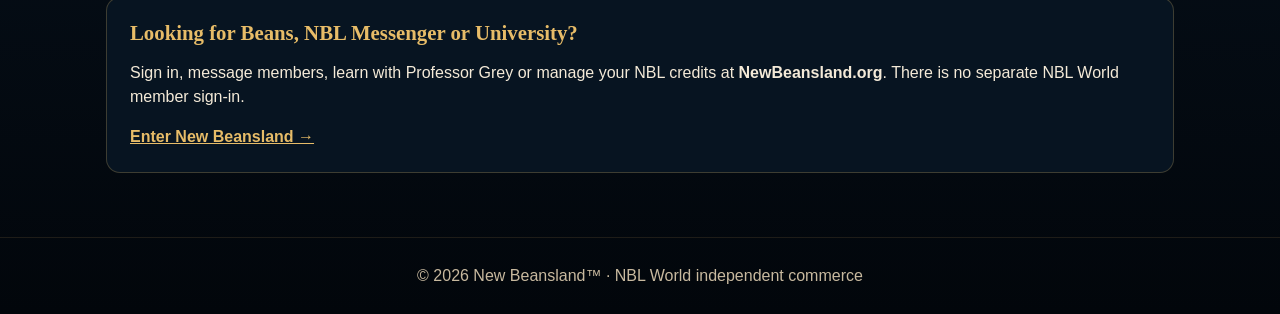
==== commit 091ccc8c: "Use Beans for AI and NBL Messenger for human messages" ====
--- a/index.html
+++ b/index.html
@@ -58,7 +58,7 @@
         <a class="btn" href="https://newbeansland.org/pricing.html" rel="noopener">Explore NBL Services</a>
       </div>
     </section>
-    <section class="member" aria-label="New Beansland member services"><h2>Looking for Beans, NBL Chat or University?</h2><p>Sign in, message members, learn with Professor Grey or manage your NBL credits at <strong>NewBeansland.org</strong>. There is no separate NBL World member sign-in.</p><a href="https://newbeansland.org/">Enter New Beansland →</a></section>
+    <section class="member" aria-label="New Beansland member services"><h2>Looking for Beans, NBL Messenger or University?</h2><p>Sign in, message members, learn with Professor Grey or manage your NBL credits at <strong>NewBeansland.org</strong>. There is no separate NBL World member sign-in.</p><a href="https://newbeansland.org/">Enter New Beansland →</a></section>
   </main>
   <footer>© 2026 New Beansland™ · NBL World independent commerce</footer>
 </body>
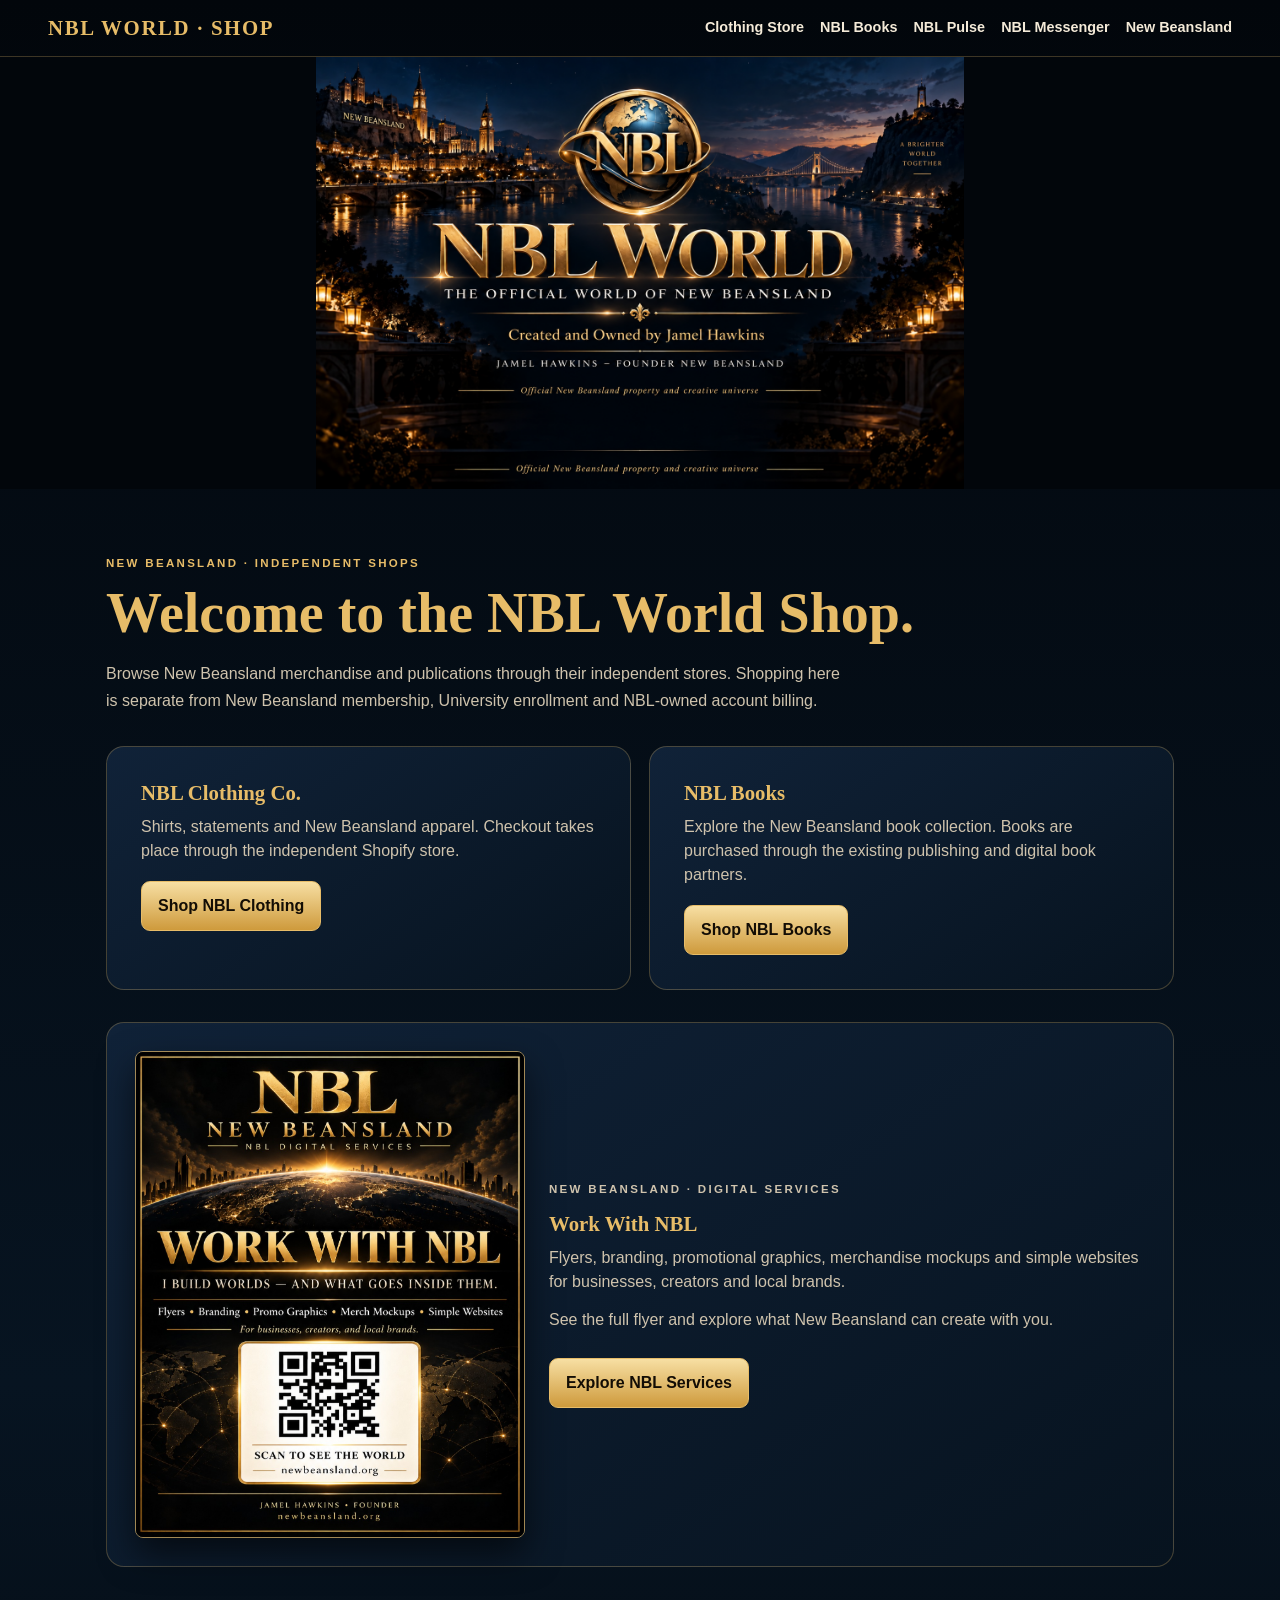
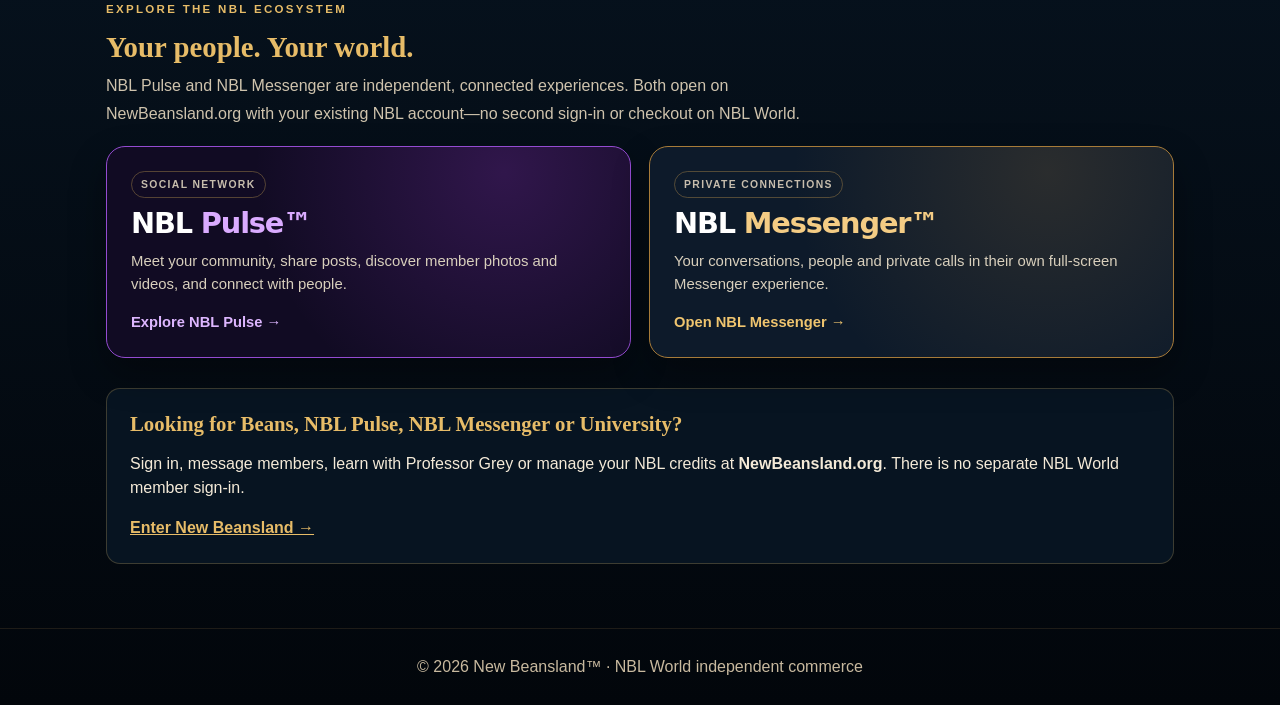
==== commit a7c4acda: "Feature separate NBL Pulse and Messenger doors linking to existing .org accounts" ====
--- a/index.html
+++ b/index.html
@@ -30,13 +30,34 @@
     .work{display:grid;grid-template-columns:minmax(220px,390px) minmax(0,1fr);gap:24px;align-items:center;margin-top:32px;border:1px solid #e7bc6845;border-radius:18px;padding:clamp(18px,3vw,28px);background:linear-gradient(145deg,#102238,#07131f)}
     .work img{display:block;width:100%;height:auto;border:1px solid #e7bc68ad;border-radius:8px;box-shadow:0 16px 35px #0009}
     .work p{color:var(--soft);margin:0 0 14px}.work ul{color:var(--soft);padding-left:20px}.work li{margin:6px 0}.work .btn{margin-top:12px}
+    .social-gateway{margin-top:34px}
+    .social-gateway h2{font:700 clamp(1.35rem,3vw,1.8rem)/1.2 Georgia,serif;margin:8px 0}
+    .social-gateway p.intro{margin:0 0 19px}
+    .social-gateway-grid{display:grid;grid-template-columns:repeat(2,minmax(0,1fr));gap:18px}
+    .social-gateway-card{
+      display:flex;flex-direction:column;gap:10px;min-width:0;min-height:212px;padding:24px;
+      border:1px solid #a77b39;border-radius:19px;
+      text-decoration:none;background:radial-gradient(circle at 76% 12%,rgba(186,135,63,.17),transparent 58%),#0d1a2a;
+      box-shadow:0 16px 37px #0005;transition:transform .16s,border-color .16s,background .16s
+    }
+    .social-gateway-card.pulse{border-color:#944bd1;background:radial-gradient(circle at 76% 12%,rgba(174,67,237,.2),transparent 57%),#110b23}
+    .social-gateway-card:hover,.social-gateway-card:focus-visible{transform:translateY(-3px);border-color:#f0c56f}
+    .social-gateway-card.pulse:hover,.social-gateway-card.pulse:focus-visible{border-color:#dda5ff}
+    .social-gateway-card .product{font:800 clamp(1.35rem,3vw,1.8rem)/1.1 system-ui,sans-serif;letter-spacing:-.04em;color:#fff}
+    .social-gateway-card.pulse .product strong{color:#daabff}
+    .social-gateway-card.messenger .product strong{color:#f4cc84}
+    .social-gateway-card .caption{color:#d8cfbc;font-size:.93rem;line-height:1.55}
+    .social-gateway-card .action{margin-top:auto;color:#f0c56f;font-weight:800;font-size:.92rem}
+    .social-gateway-card.pulse .action{color:#ddb6ff}
+    .social-gateway-card .marker{align-self:flex-start;padding:5px 9px;border:1px solid #8e74448a;border-radius:999px;color:#c7bdad;font-size:.65rem;font-weight:800;letter-spacing:.13em;text-transform:uppercase}
     .member{padding:23px;margin-top:30px;border:1px solid #e7bc683e;border-radius:14px;background:#071421}
     .member a{color:var(--gold);font-weight:800}footer{text-align:center;padding:26px 12px;color:#c8b99f;border-top:1px solid #ad8c5529}
-    @media(max-width:600px){.shops{grid-template-columns:1fr}.work{grid-template-columns:1fr}.work img{max-width:420px;margin:auto}.hero img{max-height:36vh}}
+    @media(max-width:600px){.shops,.social-gateway-grid{grid-template-columns:1fr}.social-gateway-card{min-height:180px}.work{grid-template-columns:1fr}.work img{max-width:420px;margin:auto}.hero img{max-height:36vh}}
+    @media(prefers-reduced-motion:reduce){.social-gateway-card{transition:none}.social-gateway-card:hover,.social-gateway-card:focus-visible{transform:none}}
   </style>
 </head>
 <body>
-  <header><a class="brand" href="/">NBL WORLD · SHOP</a><nav aria-label="Shop navigation"><a href="https://new-beansland.myshopify.com" rel="noopener">Clothing Store</a><a href="https://books.newbeansland.org/" rel="noopener">NBL Books</a><a href="https://newbeansland.org/">New Beansland</a></nav></header>
+  <header><a class="brand" href="/">NBL WORLD · SHOP</a><nav aria-label="Shop navigation"><a href="https://new-beansland.myshopify.com" rel="noopener">Clothing Store</a><a href="https://books.newbeansland.org/" rel="noopener">NBL Books</a><a href="https://newbeansland.org/pulse/" rel="noopener">NBL Pulse</a><a href="https://newbeansland.org/messenger/" rel="noopener">NBL Messenger</a><a href="https://newbeansland.org/">New Beansland</a></nav></header>
   <div class="hero"><img src="/NBL_WORLD.png" alt="NBL World — New Beansland" width="1536" height="1024"></div>
   <main>
     <p class="kicker">New Beansland · Independent shops</p>
@@ -58,7 +79,26 @@
         <a class="btn" href="https://newbeansland.org/pricing.html" rel="noopener">Explore NBL Services</a>
       </div>
     </section>
-    <section class="member" aria-label="New Beansland member services"><h2>Looking for Beans, NBL Messenger or University?</h2><p>Sign in, message members, learn with Professor Grey or manage your NBL credits at <strong>NewBeansland.org</strong>. There is no separate NBL World member sign-in.</p><a href="https://newbeansland.org/">Enter New Beansland →</a></section>
+    <section class="social-gateway" aria-labelledby="social-gateway-title">
+      <p class="kicker">Explore the NBL ecosystem</p>
+      <h2 id="social-gateway-title">Your people. Your world.</h2>
+      <p class="intro">NBL Pulse and NBL Messenger are independent, connected experiences. Both open on NewBeansland.org with your existing NBL account—no second sign-in or checkout on NBL World.</p>
+      <div class="social-gateway-grid">
+        <a class="social-gateway-card pulse" href="https://newbeansland.org/pulse/" rel="noopener" aria-label="Explore NBL Pulse on NewBeansland.org">
+          <span class="marker">Social network</span>
+          <span class="product">NBL <strong>Pulse™</strong></span>
+          <span class="caption">Meet your community, share posts, discover member photos and videos, and connect with people.</span>
+          <span class="action">Explore NBL Pulse →</span>
+        </a>
+        <a class="social-gateway-card messenger" href="https://newbeansland.org/messenger/" rel="noopener" aria-label="Open NBL Messenger on NewBeansland.org">
+          <span class="marker">Private connections</span>
+          <span class="product">NBL <strong>Messenger™</strong></span>
+          <span class="caption">Your conversations, people and private calls in their own full-screen Messenger experience.</span>
+          <span class="action">Open NBL Messenger →</span>
+        </a>
+      </div>
+    </section>
+    <section class="member" aria-label="New Beansland member services"><h2>Looking for Beans, NBL Pulse, NBL Messenger or University?</h2><p>Sign in, message members, learn with Professor Grey or manage your NBL credits at <strong>NewBeansland.org</strong>. There is no separate NBL World member sign-in.</p><a href="https://newbeansland.org/">Enter New Beansland →</a></section>
   </main>
   <footer>© 2026 New Beansland™ · NBL World independent commerce</footer>
 </body>
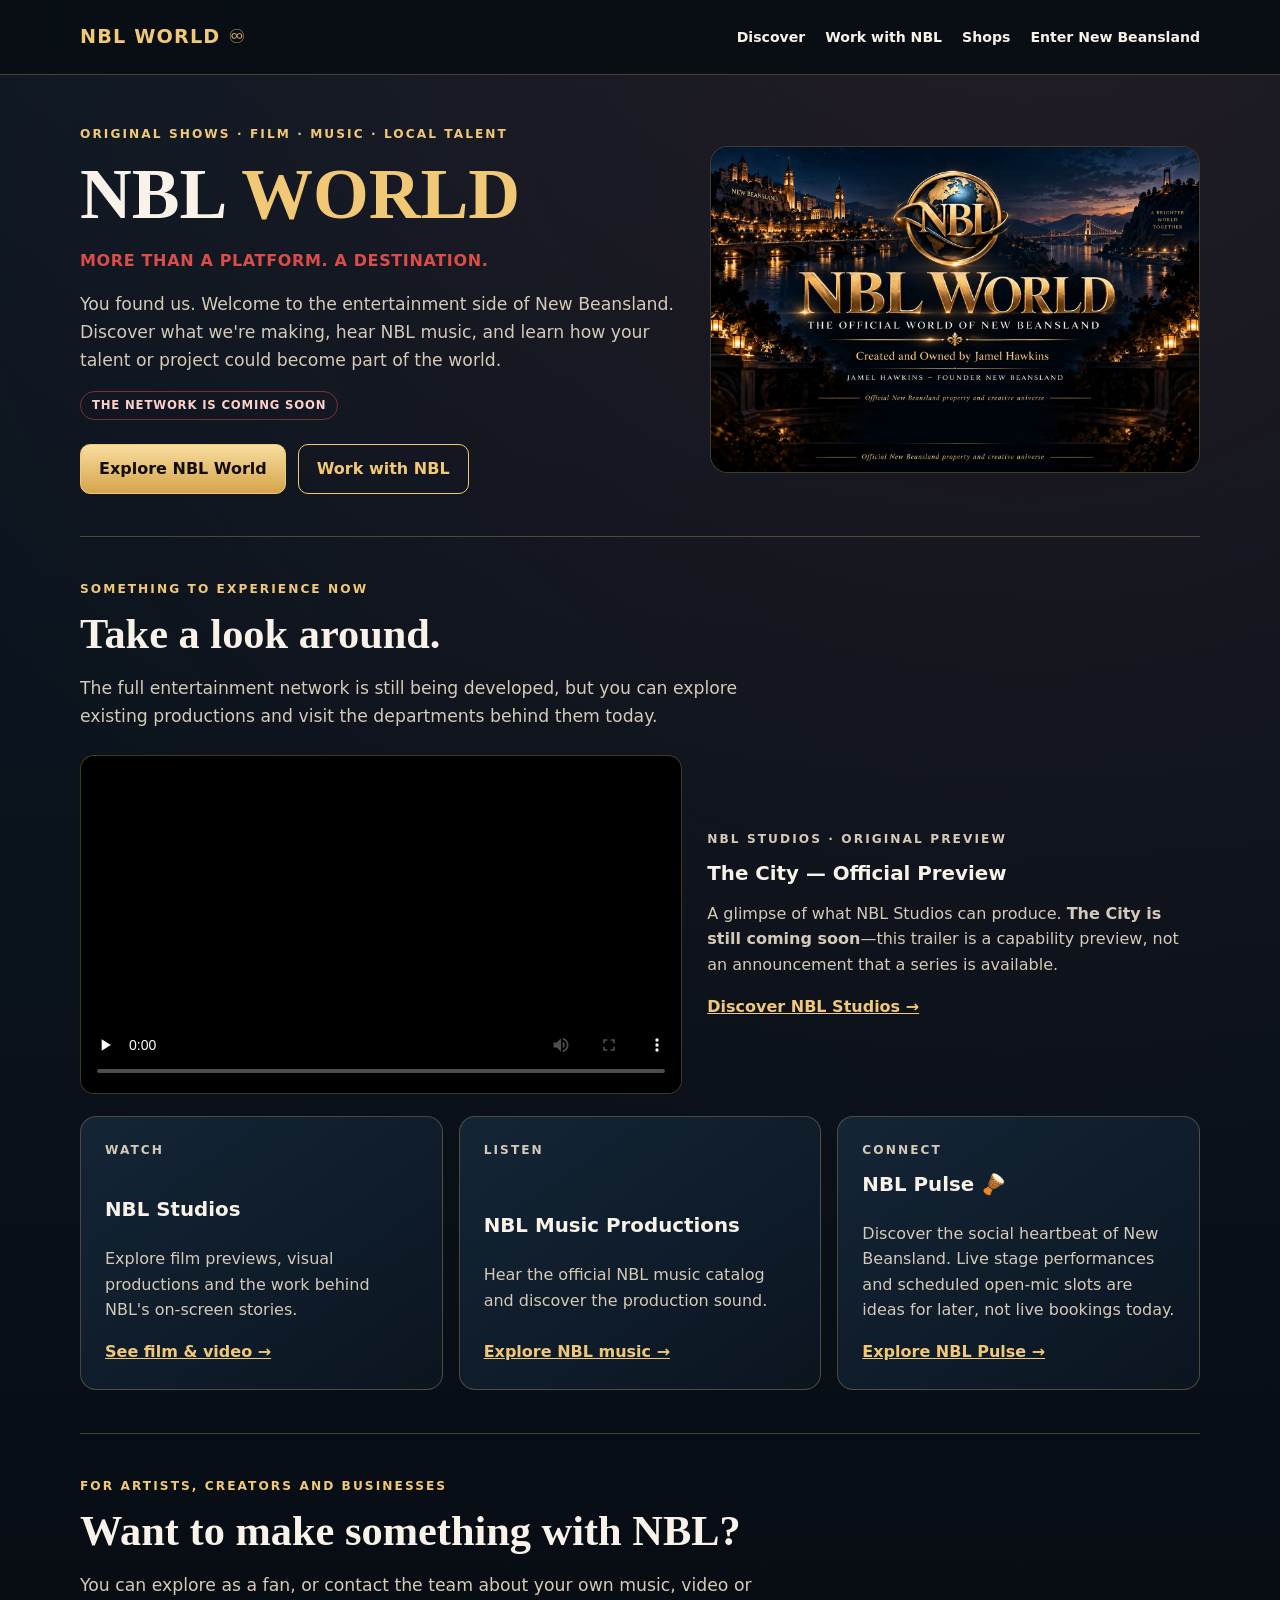
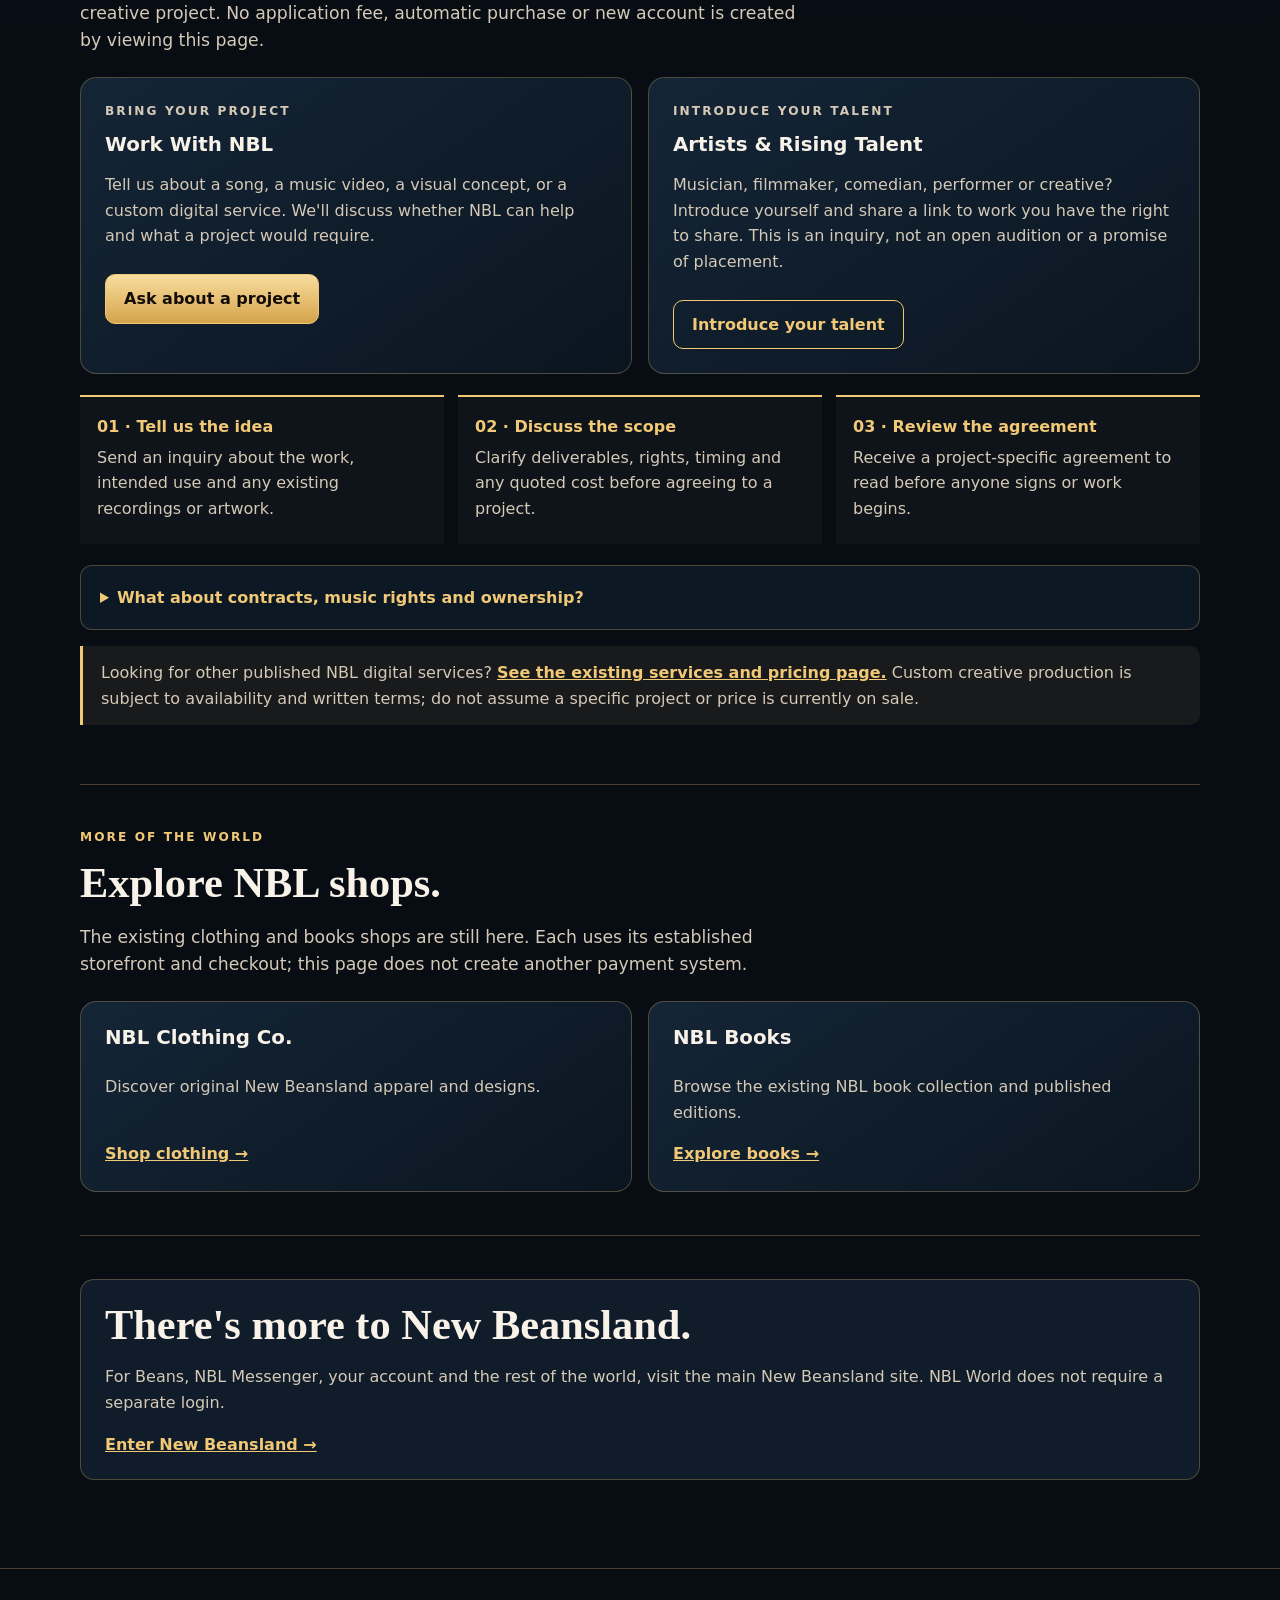
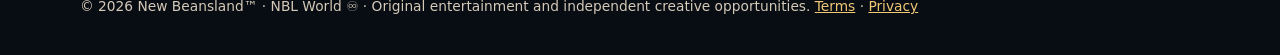
==== commit d8a76b23: "Present NBL World as entertainment-first QR destination with real previews and project inquiries" ====
--- a/index.html
+++ b/index.html
@@ -3,103 +3,186 @@
 <head>
   <meta charset="utf-8">
   <meta name="viewport" content="width=device-width,initial-scale=1,viewport-fit=cover">
-  <meta name="theme-color" content="#02060b">
-  <title>NBL World Shop | New Beansland</title>
-  <meta name="description" content="Explore New Beansland clothing, books and NBL Digital Services: flyers, branding, promo graphics, merch mockups and simple websites. Accounts, Beans and University live at NewBeansland.org.">
+  <meta name="theme-color" content="#080d14">
+  <meta name="description" content="Discover NBL World: original film previews, NBL Music Productions, independent talent and ways to work with New Beansland. More than a platform. A destination.">
   <link rel="canonical" href="https://nblworld.com/">
-  <meta property="og:title" content="NBL World Shop | New Beansland">
+  <meta property="og:type" content="website">
+  <meta property="og:site_name" content="NBL World">
+  <meta property="og:title" content="NBL World | More Than a Platform. A Destination.">
+  <meta property="og:description" content="Original shows, film, music and rising talent. Explore NBL World and discover ways to work with New Beansland.">
   <meta property="og:image" content="https://nblworld.com/NBL_WORLD.png">
+  <meta name="twitter:card" content="summary_large_image">
+  <title>NBL World | Film, Music &amp; Rising Talent</title>
   <style>
-    :root{--night:#02060b;--gold:#e7bc68;--cream:#f4ead8;--soft:#cfc3ad}
-    *{box-sizing:border-box}html{background:var(--night);color-scheme:dark}
-    body{margin:0;min-height:100vh;background:linear-gradient(180deg,#02060b,#071421 60%,#02060b);color:var(--cream);font:16px/1.5 Arial,Helvetica,sans-serif}
-    a{color:inherit}a:focus-visible{outline:3px solid var(--gold);outline-offset:4px}
-    header{padding:16px clamp(16px,4vw,48px);border-bottom:1px solid #ad8c5559;display:flex;align-items:center;justify-content:space-between;gap:16px;flex-wrap:wrap}
-    .brand{font:700 clamp(1rem,2.5vw,1.3rem) Georgia,serif;letter-spacing:.08em;text-decoration:none;color:var(--gold)}
-    nav{display:flex;flex-wrap:wrap;gap:16px}nav a{font-weight:700;font-size:.9rem;text-decoration:none}
-    .hero img{display:block;width:100%;height:auto;max-height:48vh;object-fit:contain;background:#02060b}
-    main{max-width:1100px;margin:auto;padding:clamp(25px,5vw,54px) 16px 64px}
-    .kicker{font-size:.72rem;font-weight:900;letter-spacing:.2em;text-transform:uppercase;color:var(--gold)}
-    h1{font:700 clamp(2.1rem,5vw,3.5rem)/1.08 Georgia,serif;color:var(--gold);margin:10px 0}
-    h2{font:700 1.3rem Georgia,serif;margin:0 0 10px;color:var(--gold)}
-    .intro{max-width:740px;color:var(--soft);line-height:1.7}
-    .shops{display:grid;grid-template-columns:repeat(2,minmax(0,1fr));gap:18px;margin-top:32px}
-    .shop{border:1px solid #e7bc6845;border-radius:18px;padding:clamp(22px,3vw,34px);background:linear-gradient(145deg,#102238,#07131f);min-width:0}
-    .shop p{color:var(--soft);margin:0 0 18px}
-    .btn{display:inline-block;border:1px solid var(--gold);border-radius:9px;padding:12px 16px;color:#130d05;background:linear-gradient(#f7dfa3,#ce9a3c);font-weight:800;text-decoration:none}
-    .work{display:grid;grid-template-columns:minmax(220px,390px) minmax(0,1fr);gap:24px;align-items:center;margin-top:32px;border:1px solid #e7bc6845;border-radius:18px;padding:clamp(18px,3vw,28px);background:linear-gradient(145deg,#102238,#07131f)}
-    .work img{display:block;width:100%;height:auto;border:1px solid #e7bc68ad;border-radius:8px;box-shadow:0 16px 35px #0009}
-    .work p{color:var(--soft);margin:0 0 14px}.work ul{color:var(--soft);padding-left:20px}.work li{margin:6px 0}.work .btn{margin-top:12px}
-    .social-gateway{margin-top:34px}
-    .social-gateway h2{font:700 clamp(1.35rem,3vw,1.8rem)/1.2 Georgia,serif;margin:8px 0}
-    .social-gateway p.intro{margin:0 0 19px}
-    .social-gateway-grid{display:grid;grid-template-columns:repeat(2,minmax(0,1fr));gap:18px}
-    .social-gateway-card{
-      display:flex;flex-direction:column;gap:10px;min-width:0;min-height:212px;padding:24px;
-      border:1px solid #a77b39;border-radius:19px;
-      text-decoration:none;background:radial-gradient(circle at 76% 12%,rgba(186,135,63,.17),transparent 58%),#0d1a2a;
-      box-shadow:0 16px 37px #0005;transition:transform .16s,border-color .16s,background .16s
-    }
-    .social-gateway-card.pulse{border-color:#944bd1;background:radial-gradient(circle at 76% 12%,rgba(174,67,237,.2),transparent 57%),#110b23}
-    .social-gateway-card:hover,.social-gateway-card:focus-visible{transform:translateY(-3px);border-color:#f0c56f}
-    .social-gateway-card.pulse:hover,.social-gateway-card.pulse:focus-visible{border-color:#dda5ff}
-    .social-gateway-card .product{font:800 clamp(1.35rem,3vw,1.8rem)/1.1 system-ui,sans-serif;letter-spacing:-.04em;color:#fff}
-    .social-gateway-card.pulse .product strong{color:#daabff}
-    .social-gateway-card.messenger .product strong{color:#f4cc84}
-    .social-gateway-card .caption{color:#d8cfbc;font-size:.93rem;line-height:1.55}
-    .social-gateway-card .action{margin-top:auto;color:#f0c56f;font-weight:800;font-size:.92rem}
-    .social-gateway-card.pulse .action{color:#ddb6ff}
-    .social-gateway-card .marker{align-self:flex-start;padding:5px 9px;border:1px solid #8e74448a;border-radius:999px;color:#c7bdad;font-size:.65rem;font-weight:800;letter-spacing:.13em;text-transform:uppercase}
-    .member{padding:23px;margin-top:30px;border:1px solid #e7bc683e;border-radius:14px;background:#071421}
-    .member a{color:var(--gold);font-weight:800}footer{text-align:center;padding:26px 12px;color:#c8b99f;border-top:1px solid #ad8c5529}
-    @media(max-width:600px){.shops,.social-gateway-grid{grid-template-columns:1fr}.social-gateway-card{min-height:180px}.work{grid-template-columns:1fr}.work img{max-width:420px;margin:auto}.hero img{max-height:36vh}}
-    @media(prefers-reduced-motion:reduce){.social-gateway-card{transition:none}.social-gateway-card:hover,.social-gateway-card:focus-visible{transform:none}}
+    :root{--night:#080d14;--panel:#111d2a;--gold:#f1c875;--red:#db4d49;--white:#f8f2e9;--muted:#d5c9b7;--edge:#c9a76a55;color-scheme:dark}
+    *{box-sizing:border-box}html{scroll-behavior:smooth;background:var(--night)}
+    body{margin:0;color:var(--white);background:radial-gradient(circle at 80% 0%,#7b2b2630,transparent 36%),linear-gradient(180deg,#0d1925,#080d14 50%);font:16px/1.6 system-ui,-apple-system,Segoe UI,Arial,sans-serif}
+    a{color:inherit}a:focus-visible,summary:focus-visible{outline:3px solid var(--gold);outline-offset:4px}
+    .wrap{width:min(1120px,calc(100% - 36px));margin:auto}
+    header{border-bottom:1px solid var(--edge);background:#080d14ee}
+    .top{min-height:74px;display:flex;align-items:center;justify-content:space-between;gap:18px;flex-wrap:wrap;padding:13px 0}
+    .brand{color:var(--gold);font-weight:900;font-size:1.2rem;letter-spacing:.06em;text-decoration:none}
+    nav{display:flex;gap:12px 20px;flex-wrap:wrap}nav a{font-size:.88rem;font-weight:700;text-decoration:none}
+    nav a:hover,.inline:hover{text-decoration:underline}
+    .hero{display:grid;grid-template-columns:1.1fr .9fr;align-items:center;gap:30px;padding:50px 0 42px}
+    .hero-art{border-radius:18px;overflow:hidden;background:#02060b;border:1px solid var(--edge)}
+    .hero-art img{width:100%;height:auto;max-height:390px;object-fit:contain;display:block}
+    .eyebrow{font-size:.76rem;letter-spacing:.17em;text-transform:uppercase;color:var(--gold);font-weight:900;margin:0 0 12px}
+    h1,h2,h3{line-height:1.16;margin-top:0}h1{font:800 clamp(2.5rem,5.6vw,4.9rem)/1.06 Georgia,serif;margin-bottom:16px}
+    h2{font:800 clamp(1.8rem,3.5vw,2.65rem)/1.1 Georgia,serif;margin-bottom:12px}
+    h3{font-size:1.24rem;margin-bottom:9px}
+    .hero strong{color:var(--gold)}.hero p.lead,.intro{font-size:1.08rem;color:var(--muted);max-width:720px}
+    .strap{color:var(--red);font-weight:900;letter-spacing:.04em;text-transform:uppercase}
+    .actions{display:flex;gap:12px;flex-wrap:wrap;margin-top:24px}
+    .button{display:inline-flex;align-items:center;justify-content:center;min-height:48px;border:1px solid var(--gold);border-radius:10px;padding:11px 18px;text-align:center;text-decoration:none;font-weight:800;color:#130d09;background:linear-gradient(#f8dd9e,#d5a44b)}
+    .button.secondary{background:transparent;color:var(--gold)}
+    .button:hover{filter:brightness(1.12)}
+    section{scroll-margin-top:25px}.section{padding:43px 0;border-top:1px solid var(--edge)}
+    .coming{display:inline-block;border:1px solid #db4d4980;border-radius:100px;padding:4px 11px;color:#ffd0c9;font-weight:800;font-size:.73rem;letter-spacing:.07em;text-transform:uppercase}
+    .feature{display:grid;grid-template-columns:minmax(0,1.1fr) minmax(0,.9fr);gap:25px;align-items:center;margin-top:25px}
+    .feature video{display:block;width:100%;aspect-ratio:16/9;background:#000;border:1px solid var(--edge);border-radius:14px}
+    .feature p,.tile p,.service p,.steps p,.shop p{color:var(--muted)}
+    .inline{color:var(--gold);font-weight:800}
+    .tiles,.services,.shops{display:grid;grid-template-columns:repeat(3,minmax(0,1fr));gap:16px;margin-top:22px}
+    .tile,.service,.shop{background:linear-gradient(145deg,#142536,#0b1520);border:1px solid var(--edge);border-radius:16px;padding:24px;min-width:0}
+    .tile{display:flex;flex-direction:column}.tile p{flex:1}
+    .tile a,.shop a{color:var(--gold);font-weight:800}
+    .services{grid-template-columns:repeat(2,minmax(0,1fr))}
+    .service .button{margin-top:9px}.note{padding:14px 18px;border-left:3px solid var(--gold);background:#c8a66b15;border-radius:0 10px 10px 0;color:var(--muted)}
+    .steps{display:grid;grid-template-columns:repeat(3,minmax(0,1fr));gap:14px;margin:21px 0}
+    .steps article{padding:17px;border-top:2px solid var(--gold);background:#ffffff07}
+    .steps b{color:var(--gold)}.steps p{margin:5px 0}
+    details{margin-top:20px;border:1px solid var(--edge);border-radius:12px;padding:15px 19px;background:#0c1824}
+    summary{cursor:pointer;font-weight:800;color:var(--gold);padding:4px 0}
+    details p,details li{color:var(--muted)}
+    .shops{grid-template-columns:repeat(2,minmax(0,1fr))}
+    .shop{display:flex;flex-direction:column}.shop p{flex:1}
+    .shop img{max-width:100%;border-radius:9px}
+    .closing{padding:22px 24px;border:1px solid var(--edge);border-radius:14px;background:#101c29}
+    .closing p{color:var(--muted)}.closing a{color:var(--gold);font-weight:800}
+    footer{border-top:1px solid var(--edge);margin-top:45px;padding:26px 0 38px;color:var(--muted);font-size:.86rem}
+    footer a{color:var(--gold)}
+    @media(max-width:780px){.hero,.feature{grid-template-columns:1fr}.hero{padding:28px 0 36px}.hero-art{max-width:520px}.tiles{grid-template-columns:1fr 1fr}.steps{grid-template-columns:1fr}}
+    @media(max-width:560px){.wrap{width:min(100% - 28px,1120px)}.top{align-items:flex-start}nav{gap:10px 14px}.section{padding:32px 0}.tiles,.services,.shops{grid-template-columns:1fr}.hero-art img{max-height:270px}.tile,.service,.shop{padding:20px}.actions .button{flex:1}}
+    @media(prefers-reduced-motion:reduce){html{scroll-behavior:auto}}
   </style>
 </head>
 <body>
-  <header><a class="brand" href="/">NBL WORLD · SHOP</a><nav aria-label="Shop navigation"><a href="https://new-beansland.myshopify.com" rel="noopener">Clothing Store</a><a href="https://books.newbeansland.org/" rel="noopener">NBL Books</a><a href="https://newbeansland.org/pulse/" rel="noopener">NBL Pulse</a><a href="https://newbeansland.org/messenger/" rel="noopener">NBL Messenger</a><a href="https://newbeansland.org/">New Beansland</a></nav></header>
-  <div class="hero"><img src="/NBL_WORLD.png" alt="NBL World — New Beansland" width="1536" height="1024"></div>
-  <main>
-    <p class="kicker">New Beansland · Independent shops</p>
-    <h1>Welcome to the NBL World Shop.</h1>
-    <p class="intro">Browse New Beansland merchandise and publications through their independent stores. Shopping here is separate from New Beansland membership, University enrollment and NBL-owned account billing.</p>
-    <section class="shops" aria-label="New Beansland shops">
-      <article class="shop"><h2>NBL Clothing Co.</h2><p>Shirts, statements and New Beansland apparel. Checkout takes place through the independent Shopify store.</p><a class="btn" href="https://new-beansland.myshopify.com" rel="noopener">Shop NBL Clothing</a></article>
-      <article class="shop"><h2>NBL Books</h2><p>Explore the New Beansland book collection. Books are purchased through the existing publishing and digital book partners.</p><a class="btn" href="https://books.newbeansland.org/" rel="noopener">Shop NBL Books</a></article>
+  <header>
+    <div class="wrap top">
+      <a class="brand" href="/" aria-label="NBL World homepage">NBL WORLD ♾️</a>
+      <nav aria-label="Main navigation">
+        <a href="#discover">Discover</a>
+        <a href="#opportunities">Work with NBL</a>
+        <a href="#shops">Shops</a>
+        <a href="https://newbeansland.org/">Enter New Beansland</a>
+      </nav>
+    </div>
+  </header>
+  <main class="wrap">
+    <section class="hero" aria-labelledby="hero-title">
+      <div>
+        <p class="eyebrow">Original shows · Film · Music · Local talent</p>
+        <h1 id="hero-title">NBL <strong>WORLD</strong></h1>
+        <p class="strap">More than a platform. A destination.</p>
+        <p class="lead">You found us. Welcome to the entertainment side of New Beansland. Discover what we're making, hear NBL music, and learn how your talent or project could become part of the world.</p>
+        <span class="coming">The network is coming soon</span>
+        <div class="actions">
+          <a class="button" href="#discover">Explore NBL World</a>
+          <a class="button secondary" href="#opportunities">Work with NBL</a>
+        </div>
+      </div>
+      <div class="hero-art"><img src="/NBL_WORLD.png" width="1536" height="1024" alt="Official NBL World artwork by New Beansland"></div>
     </section>
-    <section class="work" aria-label="Work With NBL digital services">
-      <a href="https://newbeansland.org/pricing.html" aria-label="Explore NBL Digital Services">
-        <img src="/assets/work-with-nbl.jpg" width="1229" height="1536" loading="lazy" decoding="async" alt="Work With NBL: digital services flyer featuring flyers, branding, promo graphics, merch mockups, and simple websites, New Beansland founder Jamel Hawkins">
-      </a>
-      <div>
-        <p class="kicker">New Beansland · Digital services</p>
-        <h2>Work With NBL</h2>
-        <p>Flyers, branding, promotional graphics, merchandise mockups and simple websites for businesses, creators and local brands.</p>
-        <p>See the full flyer and explore what New Beansland can create with you.</p>
-        <a class="btn" href="https://newbeansland.org/pricing.html" rel="noopener">Explore NBL Services</a>
+
+    <section id="discover" class="section" aria-labelledby="discover-title">
+      <p class="eyebrow">Something to experience now</p>
+      <h2 id="discover-title">Take a look around.</h2>
+      <p class="intro">The full entertainment network is still being developed, but you can explore existing productions and visit the departments behind them today.</p>
+      <div class="feature">
+        <div>
+          <video controls playsinline preload="none" poster="https://newbeansland.org/assets/brand/NBL-Films.png" aria-label="The City official NBL Studios capability preview">
+            <source src="https://newbeansland.org/NBL_Studio_Presents_The_City_Trailer.mp4" type="video/mp4">
+            Your browser cannot play this preview. <a href="https://newbeansland.org/studios.html#screen-title">Watch on the NBL Studios page</a>.
+          </video>
+        </div>
+        <div>
+          <p class="eyebrow">NBL Studios · Original preview</p>
+          <h3>The City — Official Preview</h3>
+          <p>A glimpse of what NBL Studios can produce. <strong>The City is still coming soon</strong>—this trailer is a capability preview, not an announcement that a series is available.</p>
+          <a class="inline" href="https://newbeansland.org/studios.html#screen-title">Discover NBL Studios →</a>
+        </div>
+      </div>
+      <div class="tiles">
+        <article class="tile">
+          <p class="eyebrow">Watch</p><h3>NBL Studios</h3>
+          <p>Explore film previews, visual productions and the work behind NBL's on-screen stories.</p>
+          <a href="https://newbeansland.org/studios.html">See film &amp; video →</a>
+        </article>
+        <article class="tile">
+          <p class="eyebrow">Listen</p><h3>NBL Music Productions</h3>
+          <p>Hear the official NBL music catalog and discover the production sound.</p>
+          <a href="https://newbeansland.org/studio/">Explore NBL music →</a>
+        </article>
+        <article class="tile">
+          <p class="eyebrow">Connect</p><h3>NBL Pulse 🪘</h3>
+          <p>Discover the social heartbeat of New Beansland. Live stage performances and scheduled open-mic slots are ideas for later, not live bookings today.</p>
+          <a href="https://newbeansland.org/pulse/">Explore NBL Pulse →</a>
+        </article>
       </div>
     </section>
-    <section class="social-gateway" aria-labelledby="social-gateway-title">
-      <p class="kicker">Explore the NBL ecosystem</p>
-      <h2 id="social-gateway-title">Your people. Your world.</h2>
-      <p class="intro">NBL Pulse and NBL Messenger are independent, connected experiences. Both open on NewBeansland.org with your existing NBL account—no second sign-in or checkout on NBL World.</p>
-      <div class="social-gateway-grid">
-        <a class="social-gateway-card pulse" href="https://newbeansland.org/pulse/" rel="noopener" aria-label="Explore NBL Pulse on NewBeansland.org">
-          <span class="marker">Social network</span>
-          <span class="product">NBL <strong>Pulse™</strong></span>
-          <span class="caption">Meet your community, share posts, discover member photos and videos, and connect with people.</span>
-          <span class="action">Explore NBL Pulse →</span>
-        </a>
-        <a class="social-gateway-card messenger" href="https://newbeansland.org/messenger/" rel="noopener" aria-label="Open NBL Messenger on NewBeansland.org">
-          <span class="marker">Private connections</span>
-          <span class="product">NBL <strong>Messenger™</strong></span>
-          <span class="caption">Your conversations, people and private calls in their own full-screen Messenger experience.</span>
-          <span class="action">Open NBL Messenger →</span>
-        </a>
+
+    <section id="opportunities" class="section" aria-labelledby="opportunities-title">
+      <p class="eyebrow">For artists, creators and businesses</p>
+      <h2 id="opportunities-title">Want to make something with NBL?</h2>
+      <p class="intro">You can explore as a fan, or contact the team about your own music, video or creative project. No application fee, automatic purchase or new account is created by viewing this page.</p>
+      <div class="services">
+        <article class="service">
+          <p class="eyebrow">Bring your project</p>
+          <h3>Work With NBL</h3>
+          <p>Tell us about a song, a music video, a visual concept, or a custom digital service. We'll discuss whether NBL can help and what a project would require.</p>
+          <a class="button" href="mailto:founder@newbeansland.org?subject=NBL%20World%20Project%20Inquiry&amp;body=Hello%20NBL%2C%0A%0AI%27m%20interested%20in%20working%20with%20NBL.%0AMy%20project%3A%20%0AWhat%20I%20need%3A%20">Ask about a project</a>
+        </article>
+        <article class="service">
+          <p class="eyebrow">Introduce your talent</p>
+          <h3>Artists &amp; Rising Talent</h3>
+          <p>Musician, filmmaker, comedian, performer or creative? Introduce yourself and share a link to work you have the right to share. This is an inquiry, not an open audition or a promise of placement.</p>
+          <a class="button secondary" href="mailto:founder@newbeansland.org?subject=NBL%20World%20Talent%20Introduction&amp;body=Hello%20NBL%2C%0A%0AMy%20name%3A%20%0AMy%20talent%2Fgenre%3A%20%0AA%20link%20to%20my%20work%3A%20">Introduce your talent</a>
+        </article>
+      </div>
+      <div class="steps" aria-label="How NBL project agreements work">
+        <article><b>01 · Tell us the idea</b><p>Send an inquiry about the work, intended use and any existing recordings or artwork.</p></article>
+        <article><b>02 · Discuss the scope</b><p>Clarify deliverables, rights, timing and any quoted cost before agreeing to a project.</p></article>
+        <article><b>03 · Review the agreement</b><p>Receive a project-specific agreement to read before anyone signs or work begins.</p></article>
+      </div>
+      <details>
+        <summary>What about contracts, music rights and ownership?</summary>
+        <p>We make the process visible without posting unsigned blank master contracts as if they were a finished deal. A project-specific agreement should describe the services, deliverables, price, payment schedule, credits, permissions and any agreed licensing or rights transfers.</p>
+        <p>Creators keep the pre-existing work they legally own. NBL keeps its own pre-existing work. Rights in a newly commissioned beat, soundtrack or finished production—including any royalties or buyout—depend on the written agreement for that project.</p>
+        <p>If a song uses someone else's unlicensed beat or samples, we may discuss a genuinely original or properly licensed alternative. Simply modifying a protected recording does not automatically clear its underlying rights.</p>
+        <p><strong>This is a general overview, not a contract or an offer of a specific rate.</strong> No rights are transferred, no project is accepted and no fee is charged just by opening this page.</p>
+      </details>
+      <p class="note">Looking for other published NBL digital services? <a class="inline" href="https://newbeansland.org/pricing.html#category-services">See the existing services and pricing page.</a> Custom creative production is subject to availability and written terms; do not assume a specific project or price is currently on sale.</p>
+    </section>
+
+    <section id="shops" class="section" aria-labelledby="shop-title">
+      <p class="eyebrow">More of the world</p>
+      <h2 id="shop-title">Explore NBL shops.</h2>
+      <p class="intro">The existing clothing and books shops are still here. Each uses its established storefront and checkout; this page does not create another payment system.</p>
+      <div class="shops">
+        <article class="shop"><h3>NBL Clothing Co.</h3><p>Discover original New Beansland apparel and designs.</p><a href="https://new-beansland.myshopify.com" rel="noopener">Shop clothing →</a></article>
+        <article class="shop"><h3>NBL Books</h3><p>Browse the existing NBL book collection and published editions.</p><a href="https://books.newbeansland.org/" rel="noopener">Explore books →</a></article>
       </div>
     </section>
-    <section class="member" aria-label="New Beansland member services"><h2>Looking for Beans, NBL Pulse, NBL Messenger or University?</h2><p>Sign in, message members, learn with Professor Grey or manage your NBL credits at <strong>NewBeansland.org</strong>. There is no separate NBL World member sign-in.</p><a href="https://newbeansland.org/">Enter New Beansland →</a></section>
+
+    <section class="section" aria-labelledby="visit-title">
+      <div class="closing">
+        <h2 id="visit-title">There's more to New Beansland.</h2>
+        <p>For Beans, NBL Messenger, your account and the rest of the world, visit the main New Beansland site. NBL World does not require a separate login.</p>
+        <a href="https://newbeansland.org/">Enter New Beansland →</a>
+      </div>
+    </section>
   </main>
-  <footer>© 2026 New Beansland™ · NBL World independent commerce</footer>
+  <footer><div class="wrap">© 2026 New Beansland™ · NBL World <span aria-hidden="true">♾️</span> · Original entertainment and independent creative opportunities. <a href="https://newbeansland.org/terms.html">Terms</a> · <a href="https://newbeansland.org/privacy.html">Privacy</a></div></footer>
 </body>
-</html>
+</html>
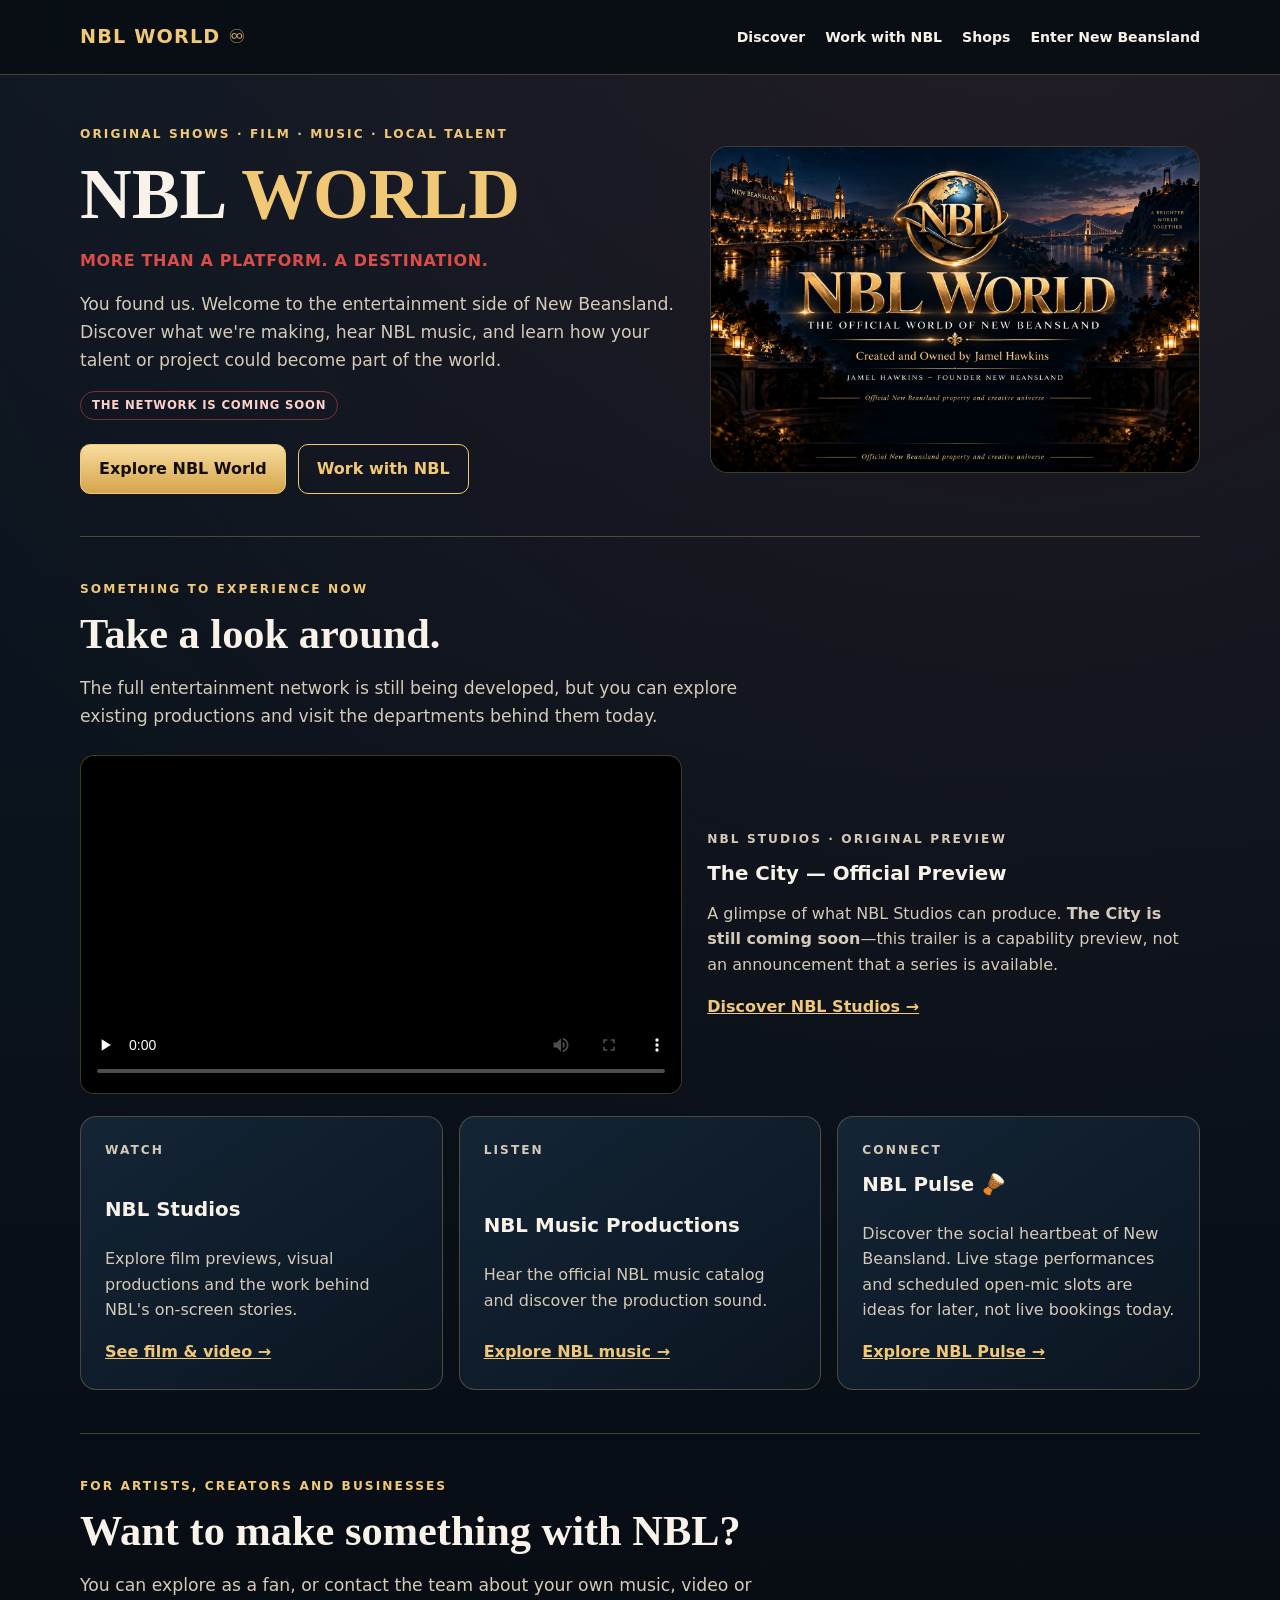
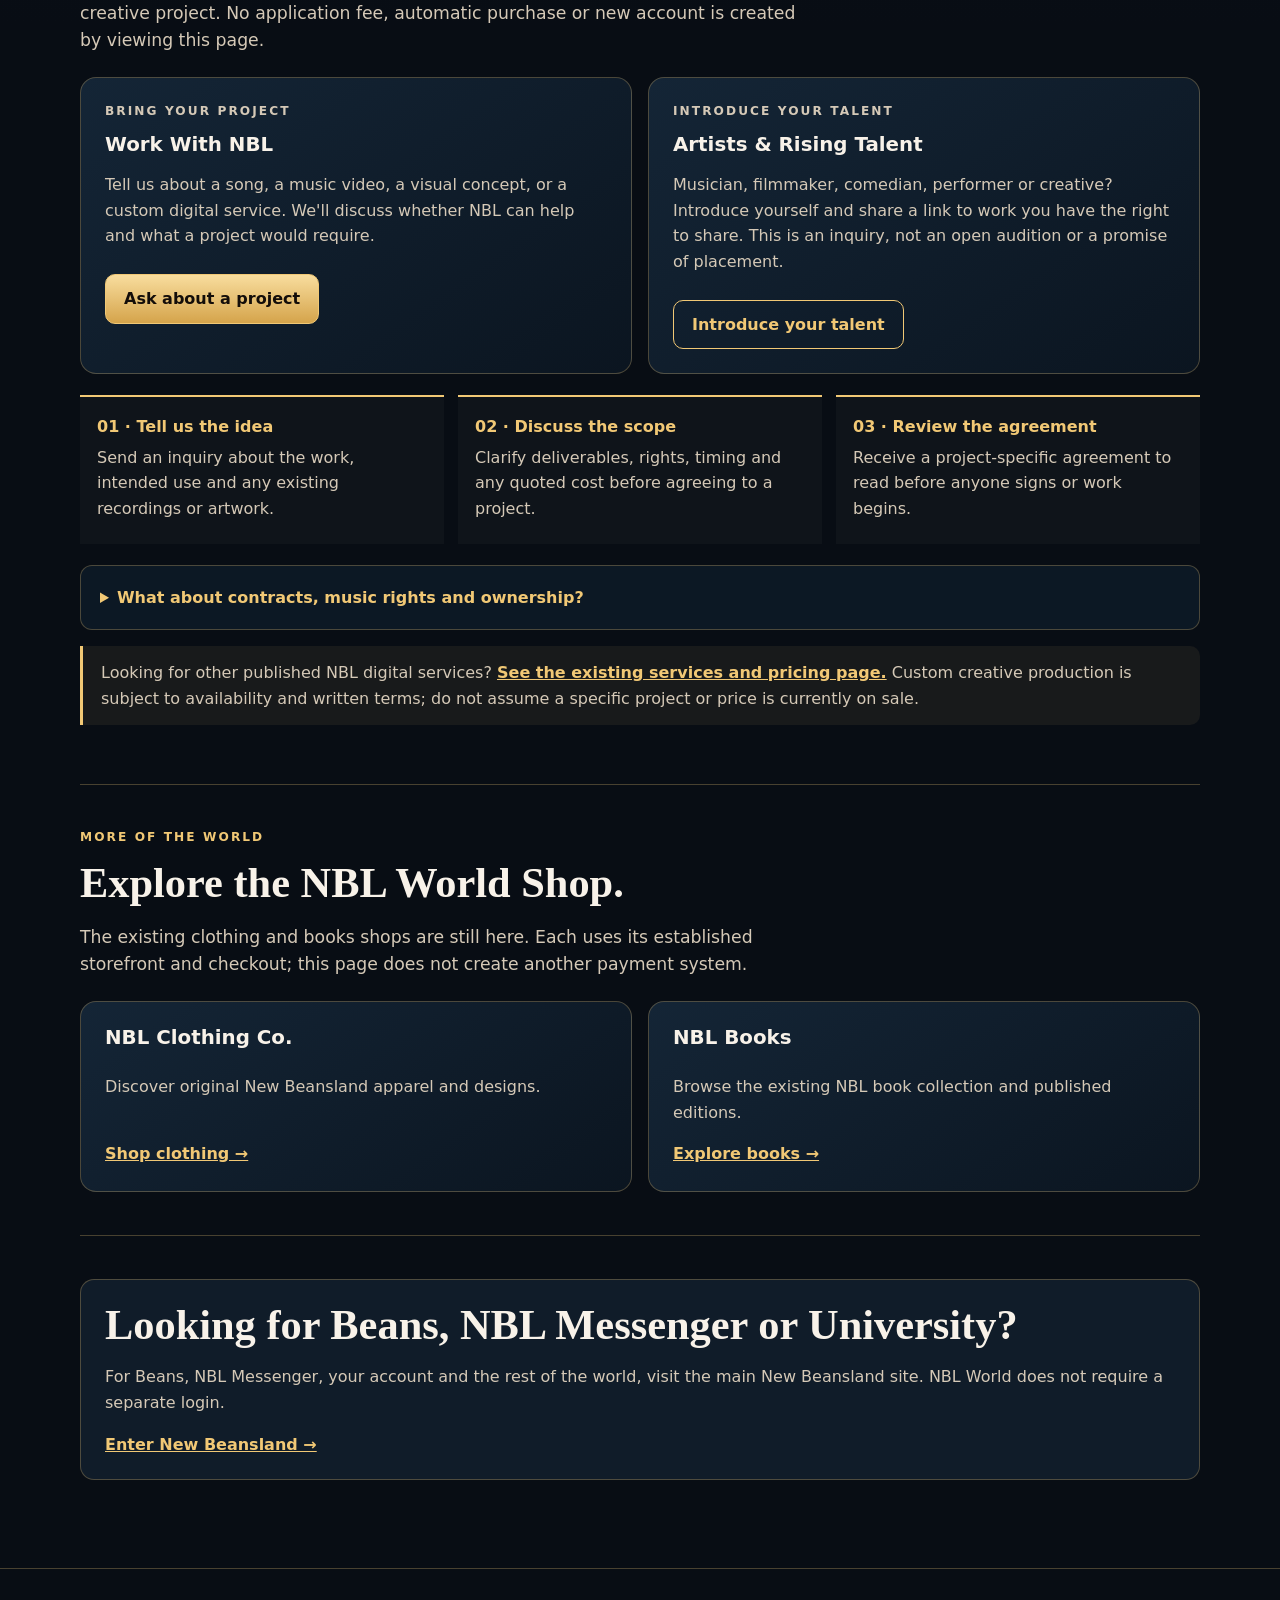
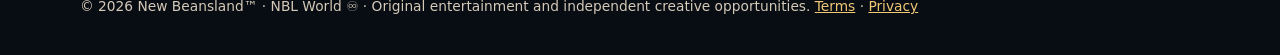
==== commit 8863c6ed: "Preserve existing sales and member routing copy in new discovery landing page" ====
--- a/index.html
+++ b/index.html
@@ -167,7 +167,7 @@
 
     <section id="shops" class="section" aria-labelledby="shop-title">
       <p class="eyebrow">More of the world</p>
-      <h2 id="shop-title">Explore NBL shops.</h2>
+      <h2 id="shop-title">Explore the NBL World Shop.</h2>
       <p class="intro">The existing clothing and books shops are still here. Each uses its established storefront and checkout; this page does not create another payment system.</p>
       <div class="shops">
         <article class="shop"><h3>NBL Clothing Co.</h3><p>Discover original New Beansland apparel and designs.</p><a href="https://new-beansland.myshopify.com" rel="noopener">Shop clothing →</a></article>
@@ -177,7 +177,7 @@
 
     <section class="section" aria-labelledby="visit-title">
       <div class="closing">
-        <h2 id="visit-title">There's more to New Beansland.</h2>
+        <h2 id="visit-title">Looking for Beans, NBL Messenger or University?</h2>
         <p>For Beans, NBL Messenger, your account and the rest of the world, visit the main New Beansland site. NBL World does not require a separate login.</p>
         <a href="https://newbeansland.org/">Enter New Beansland →</a>
       </div>
